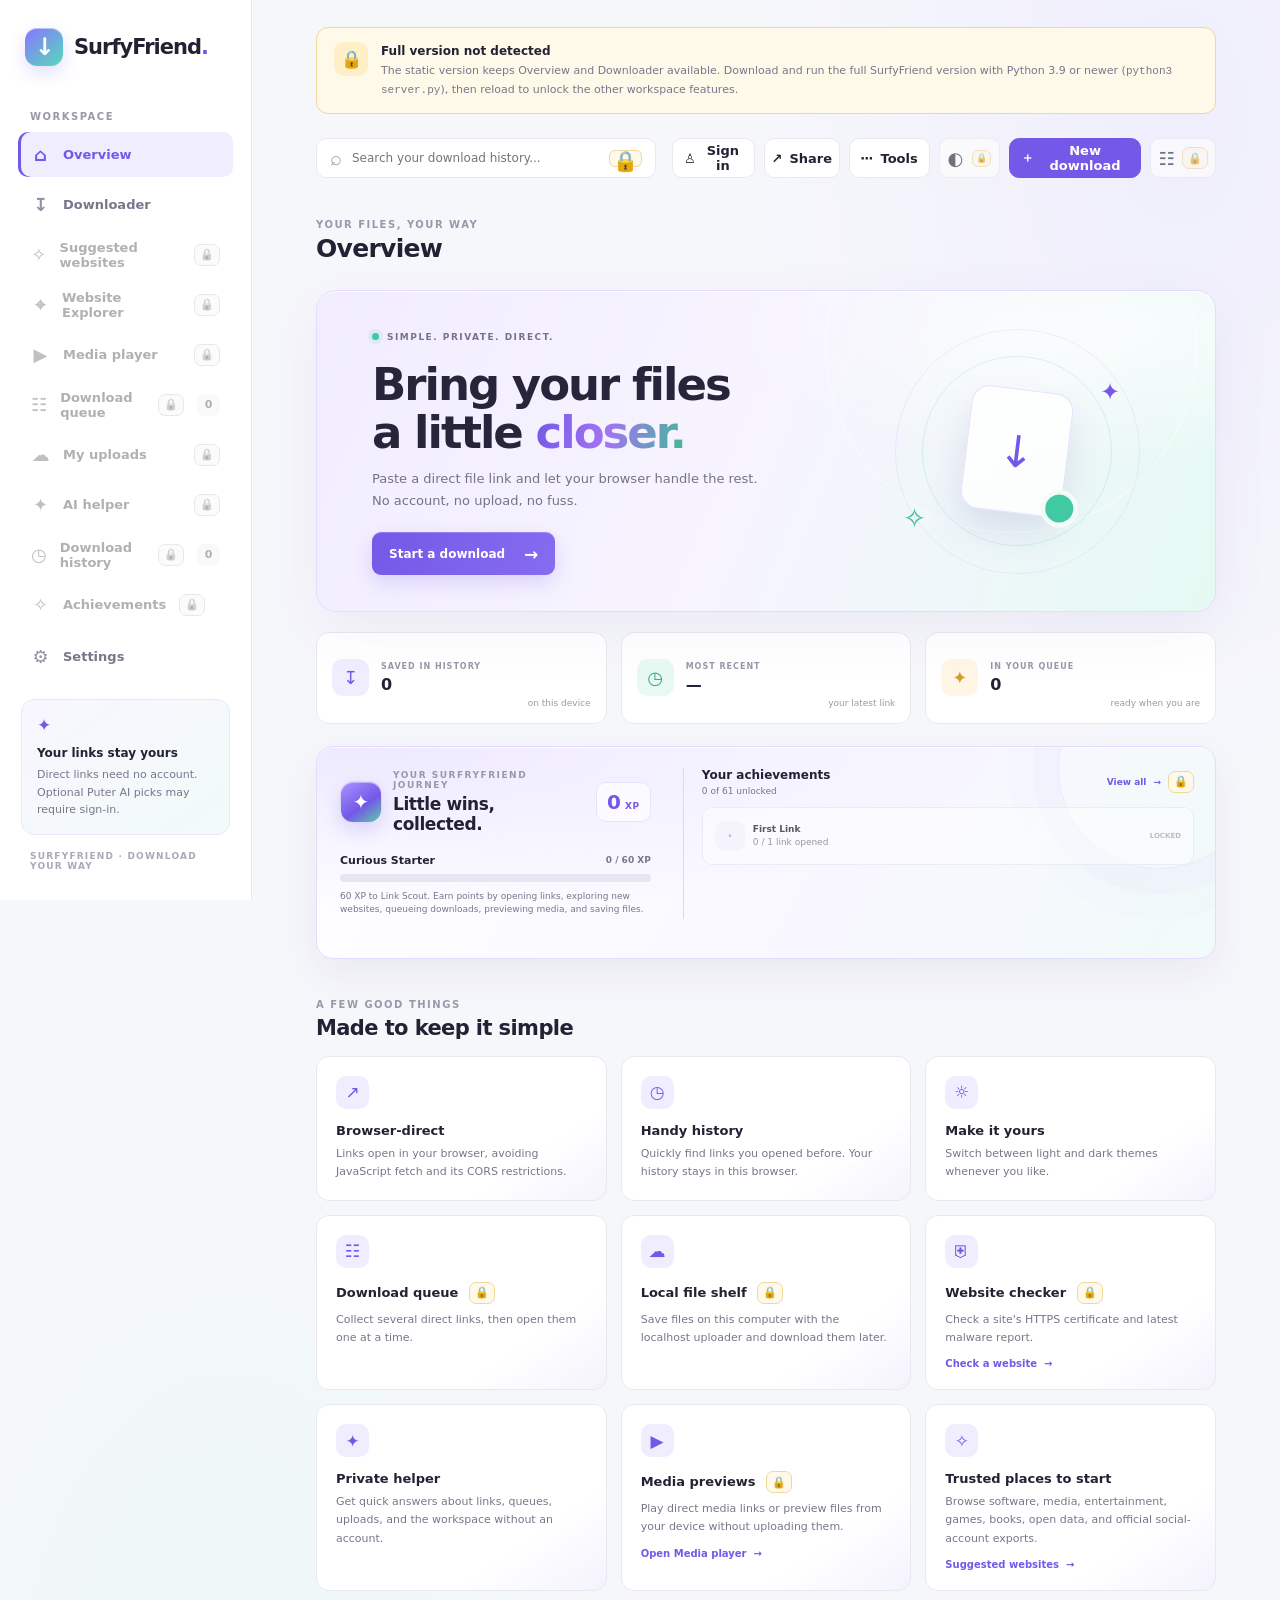
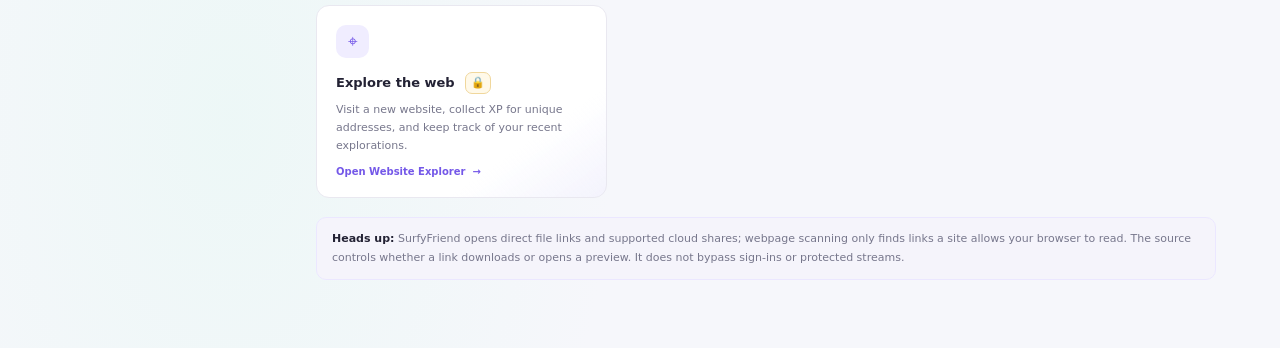
==== surfyfriend/index.html @ fc057804 "Publish SurfyFriend on GitHub Pages Co-authored-by: Copilot <223556219+Copilot@users.noreply.github." ====
<!doctype html>
<html lang="en">
  <head>
    <meta charset="UTF-8" />
    <meta name="viewport" content="width=device-width, initial-scale=1.0" />
    <meta name="theme-color" content="#f6f7fb" />
    <meta
      name="description"
      content="SurfyFriend helps you explore direct downloads, supported cloud shares, and public webpage links."
    />
    <title>SurfyFriend — Direct File Downloader</title>
    <link rel="stylesheet" href="style.css" />
    <script src="script.js" defer></script>
  </head>

  <body>
    <a class="skip-link" href="#mainContent">Skip to content</a>
    <aside class="sidebar" id="sidebar">
      <a class="brand" href="#home" data-page="home" aria-label="SurfyFriend home">
        <span class="brand-icon" aria-hidden="true">↓</span>
        <span>SurfyFriend<span class="brand-period">.</span></span>
      </a>

      <p class="nav-label">WORKSPACE</p>
      <nav aria-label="Main navigation">
        <a href="#home" class="nav-link active" data-page="home">
          <span aria-hidden="true">⌂</span> Overview
        </a>
        <a href="#downloader" class="nav-link" data-page="downloader">
          <span aria-hidden="true">↧</span> Downloader
        </a>
        <a href="#sites" class="nav-link" data-page="sites" data-account-required-page data-full-version-page>
          <span aria-hidden="true">✧</span> Suggested websites
          <span class="feature-lock" data-full-version-lock hidden aria-hidden="true" title="Requires the full version">🔒</span>
          <span class="feature-lock" data-account-lock hidden aria-hidden="true" title="Sign in to browse suggested websites">🔒</span>
        </a>
        <a href="#explorer" class="nav-link" data-page="explorer" data-full-version-page>
          <span aria-hidden="true">⌖</span> Website Explorer
          <span class="feature-lock" data-full-version-lock hidden aria-hidden="true" title="Requires the full version">🔒</span>
        </a>
        <a href="#media" class="nav-link" data-page="media" data-full-version-page>
          <span aria-hidden="true">▶</span> Media player
          <span class="feature-lock" data-full-version-lock hidden aria-hidden="true" title="Requires the full version">🔒</span>
        </a>
        <a href="#queue" class="nav-link" data-page="queue" data-full-version-page>
          <span aria-hidden="true">☷</span> Download queue
          <span class="feature-lock" data-full-version-lock hidden aria-hidden="true" title="Requires the full version">🔒</span>
          <span class="nav-count" id="queueCount">0</span>
        </a>
        <a href="#uploads" class="nav-link" data-page="uploads" data-full-version-page>
          <span aria-hidden="true">☁</span> My uploads
          <span class="feature-lock" data-full-version-lock hidden aria-hidden="true" title="Requires the full version">🔒</span>
        </a>
        <a href="#helper" class="nav-link" data-page="helper" data-account-required-page data-full-version-page>
          <span aria-hidden="true">✦</span> AI helper
          <span class="feature-lock" data-full-version-lock hidden aria-hidden="true" title="Requires the full version">🔒</span>
          <span class="feature-lock" data-account-lock hidden aria-hidden="true" title="Sign in to use the AI helper">🔒</span>
        </a>
        <a href="#history" class="nav-link" data-page="history" data-account-required-page data-full-version-page>
          <span aria-hidden="true">◷</span> Download history
          <span class="feature-lock" data-full-version-lock hidden aria-hidden="true" title="Requires the full version">🔒</span>
          <span class="feature-lock" data-account-lock hidden aria-hidden="true" title="Sign in to view download history">🔒</span>
          <span class="nav-count" id="historyCount">0</span>
        </a>
        <a href="#achievements" class="nav-link" data-page="achievements" data-full-version-page>
          <span aria-hidden="true">✧</span> Achievements
          <span class="feature-lock" data-full-version-lock hidden aria-hidden="true" title="Requires the full version">🔒</span>
          <span class="nav-count" id="achievementCount">0</span>
        </a>
      </nav>

      <div class="sidebar-bottom">
        <a href="#settings" class="nav-link" data-page="settings">
          <span aria-hidden="true">⚙</span> Settings
        </a>
        <div class="privacy-card">
          <span class="privacy-icon" aria-hidden="true">✦</span>
          <strong>Your links stay yours</strong>
          <p>Direct links need no account. Optional Puter AI picks may require sign-in.</p>
        </div>
        <p class="sidebar-footnote">SURFYFRIEND · DOWNLOAD YOUR WAY</p>
      </div>
    </aside>

    <div class="sidebar-overlay" id="sidebarOverlay" aria-hidden="true"></div>

    <main class="main-content" id="mainContent">
      <aside class="full-version-notice" id="fullVersionNotice" role="status" hidden>
        <span class="full-version-notice-icon" aria-hidden="true">🔒</span>
        <div>
          <strong>Full version not detected</strong>
          <p>
            The static version keeps Overview and Downloader available. Download
            and run the full SurfyFriend version with Python 3.9 or newer
            (<code>python3 server.py</code>), then reload to unlock the other
            workspace features.
          </p>
        </div>
      </aside>
      <div class="toolbar">
        <div class="toolbar-search">
          <span aria-hidden="true">⌕</span>
          <input
            type="search"
            id="toolbarSearch"
            placeholder="Search your download history..."
            aria-label="Search download history"
            disabled
          />
          <span class="feature-lock toolbar-search-lock" data-account-lock hidden aria-hidden="true" title="Sign in to view download history">🔒</span>
          <span class="feature-lock toolbar-search-lock" data-full-version-lock hidden aria-hidden="true" title="Requires the full version">🔒</span>
        </div>
        <div class="toolbar-actions">
          <button
            type="button"
            class="toolbar-button toolbar-account-button"
            id="toolbarAccountButton"
            aria-haspopup="dialog"
            aria-controls="toolbarAccountDialog"
          >
            ♙ <span>Sign in</span>
          </button>
          <button
            type="button"
            class="toolbar-button toolbar-share-button"
            id="shareSite"
            title="Share SurfyFriend"
            aria-label="Share SurfyFriend"
          >
            ↗ <span>Share</span>
          </button>
          <div class="toolbar-tools">
            <button
              type="button"
              class="toolbar-button toolbar-tools-button"
              id="toolbarToolsButton"
              aria-expanded="false"
              aria-controls="toolbarToolsMenu"
            >
              ⋯ <span>Tools</span>
            </button>
            <div class="toolbar-tools-menu" id="toolbarToolsMenu" hidden>
              <button type="button" data-toolbar-page="sites">✧ <span>Suggested websites</span><span class="feature-lock" data-full-version-lock hidden aria-hidden="true" title="Requires the full version">🔒</span><span class="feature-lock" data-account-lock hidden aria-hidden="true" title="Sign in to browse suggested websites">🔒</span></button>
              <button type="button" data-toolbar-page="explorer">⌖ <span>Website Explorer</span><span class="feature-lock" data-full-version-lock hidden aria-hidden="true" title="Requires the full version">🔒</span></button>
              <button type="button" data-toolbar-page="checker">⛨ <span>Website checker</span><span class="feature-lock" data-full-version-lock hidden aria-hidden="true" title="Requires the full version">🔒</span></button>
              <button type="button" data-toolbar-page="media">▶ <span>Media player</span><span class="feature-lock" data-full-version-lock hidden aria-hidden="true" title="Requires the full version">🔒</span></button>
              <button type="button" data-toolbar-page="uploads">☁ <span>My uploads</span><span class="feature-lock" data-full-version-lock hidden aria-hidden="true" title="Requires the full version">🔒</span></button>
              <button type="button" data-toolbar-page="history">◷ <span>Download history</span><span class="feature-lock" data-full-version-lock hidden aria-hidden="true" title="Requires the full version">🔒</span><span class="feature-lock" data-account-lock hidden aria-hidden="true" title="Sign in to view download history">🔒</span></button>
              <button type="button" data-toolbar-page="helper">✦ <span>AI helper</span><span class="feature-lock" data-full-version-lock hidden aria-hidden="true" title="Requires the full version">🔒</span><span class="feature-lock" data-account-lock hidden aria-hidden="true" title="Sign in to use the AI helper">🔒</span></button>
              <button type="button" data-toolbar-page="settings">⚙ <span>Settings</span></button>
            </div>
          </div>
          <button
            type="button"
            class="toolbar-button"
            id="themeToggle"
            aria-label="Change color theme"
            title="Change color theme"
            disabled
          >
            <span id="themeToggleIcon" aria-hidden="true">☾</span>
            <span class="feature-lock" data-full-version-lock hidden aria-hidden="true" title="Requires the full version">🔒</span>
          </button>
          <button
            type="button"
            class="toolbar-button quick-button"
            id="quickDownload"
            title="Start a download"
            aria-label="Start a download"
          >
            ＋ <span>New download</span>
          </button>
          <button
            type="button"
            class="toolbar-button queue-toolbar-button"
            id="quickQueue"
            title="View download queue"
            aria-label="View download queue"
          >
            ☷
            <span class="feature-lock" data-full-version-lock hidden aria-hidden="true" title="Requires the full version">🔒</span>
          </button>
        </div>
      </div>
      <p class="sr-only" id="shareStatus" role="status" aria-live="polite"></p>
      <dialog class="toolbar-account-dialog" id="toolbarAccountDialog" aria-labelledby="toolbarAccountTitle">
        <div class="toolbar-account-heading">
          <div>
            <p class="eyebrow">OPTIONAL ACCOUNT SYNC</p>
            <h2 id="toolbarAccountTitle">Sign in to SurfyFriend</h2>
          </div>
          <button
            type="button"
            class="toolbar-dialog-close"
            id="toolbarAccountClose"
            aria-label="Close sign-in dialog"
          >×</button>
        </div>
        <p class="toolbar-account-description">
          Sync your XP, achievements, queue, and history across devices.
        </p>
        <form id="toolbarAccountForm" class="account-form toolbar-account-form">
          <label for="toolbarAccountUsername">Username</label>
          <input
            id="toolbarAccountUsername"
            name="username"
            type="text"
            minlength="3"
            maxlength="30"
            autocomplete="username"
            pattern="[A-Za-z0-9_\-]{3,30}"
            placeholder="3–30 letters, numbers, _ or -"
            required
          />
          <label for="toolbarAccountPassword">Password</label>
          <input
            id="toolbarAccountPassword"
            name="password"
            type="password"
            minlength="12"
            maxlength="256"
            autocomplete="current-password"
            placeholder="At least 12 characters"
            required
          />
          <div class="account-actions">
            <button type="submit" class="primary-button" data-account-action="login">
              Sign in <span aria-hidden="true">→</span>
            </button>
            <button type="submit" class="secondary-button" data-account-action="register">
              Create account
            </button>
          </div>
        </form>
        <div id="toolbarAccountSignedIn" class="account-signed-in" hidden>
          <strong>Signed in as <span id="toolbarAccountSignedInName"></span></strong>
          <a href="#settings" class="secondary-button" data-page="settings">Manage account sync in Settings</a>
        </div>
        <p id="toolbarAccountStatus" class="status" role="status" aria-live="polite">
          Checking account service…
        </p>
      </dialog>
      <dialog class="share-dialog" id="shareDialog" aria-labelledby="shareDialogTitle">
        <div class="toolbar-account-heading">
          <div>
            <p class="eyebrow">PASS IT ALONG</p>
            <h2 id="shareDialogTitle">Share SurfyFriend</h2>
          </div>
          <button
            type="button"
            class="toolbar-dialog-close"
            id="shareDialogClose"
            aria-label="Close share dialog"
          >×</button>
        </div>
        <p class="toolbar-account-description" id="shareDialogDescription">
          Copy this link to share SurfyFriend.
        </p>
        <label for="shareUrl">Link to share</label>
        <div class="share-link-control">
          <input id="shareUrl" type="text" readonly />
          <button type="button" class="primary-button" id="copyShareLink">Copy link</button>
        </div>
        <p class="status" id="shareDialogStatus" role="status" aria-live="polite"></p>
      </dialog>

      <header class="topbar">
        <button
          type="button"
          class="menu-toggle"
          id="menuToggle"
          aria-label="Toggle navigation"
          aria-expanded="false"
          aria-controls="sidebar"
        >
          ☰
        </button>
        <div>
          <p class="eyebrow" id="pageEyebrow">YOUR FILES, YOUR WAY</p>
          <h1 class="page-title" id="pageTitle">Overview</h1>
        </div>
      </header>

      <section class="page-section" id="home" data-section="home">
        <div class="hero">
          <div class="hero-copy">
            <span class="hero-kicker"
              ><span class="live-dot"></span> SIMPLE. PRIVATE. DIRECT.</span
            >
            <h2>Bring your files<br />a little <span>closer.</span></h2>
            <p>
              Paste a direct file link and let your browser handle the rest. No
              account, no upload, no fuss.
            </p>
            <button type="button" class="primary-button" data-go="downloader">
              Start a download <span aria-hidden="true">→</span>
            </button>
          </div>
          <div class="hero-art" aria-hidden="true">
            <div class="orbit orbit-one"></div>
            <div class="orbit orbit-two"></div>
            <div class="file-illustration"><span>↓</span><i></i></div>
            <span class="spark spark-one">✦</span>
            <span class="spark spark-two">✧</span>
          </div>
        </div>

        <div class="stats-grid" aria-label="Download statistics">
          <article class="stat-card">
            <span class="stat-icon violet" aria-hidden="true">↧</span>
            <div>
              <span class="stat-label">SAVED IN HISTORY</span
              ><strong id="totalDownloads">0</strong>
            </div>
            <span class="stat-caption">on this device</span>
          </article>
          <article class="stat-card">
            <span class="stat-icon mint" aria-hidden="true">◷</span>
            <div>
              <span class="stat-label">MOST RECENT</span
              ><strong id="lastDownload">—</strong>
            </div>
            <span class="stat-caption">your latest link</span>
          </article>
          <article class="stat-card">
            <span class="stat-icon amber" aria-hidden="true">✦</span>
            <div>
              <span class="stat-label">IN YOUR QUEUE</span
              ><strong id="queuedDownloads">0</strong>
            </div>
            <span class="stat-caption">ready when you are</span>
          </article>
        </div>

        <section
          class="progress-card"
          id="progress"
          aria-labelledby="progressTitle"
        >
          <div class="progress-main">
            <div class="progress-heading">
              <div class="progress-emblem" aria-hidden="true">✦</div>
              <div>
                <p class="eyebrow">YOUR SURFRYFRIEND JOURNEY</p>
                <h2 id="progressTitle">Little wins, collected.</h2>
              </div>
              <div class="xp-total">
                <strong id="xpTotal">0</strong><span>XP</span>
              </div>
            </div>
            <div class="level-row">
              <span class="level-name" id="levelName">Curious Starter</span>
              <span class="level-next" id="levelNext">0 / 60 XP</span>
            </div>
            <progress
              class="level-progress"
              id="levelProgress"
              max="100"
              value="0"
              aria-label="Progress to next level"
            ></progress>
            <p class="progress-caption" id="progressCaption">
              Open links, preview media, organize your queue, or add files to
              earn points.
            </p>
          </div>
          <div class="achievement-side">
            <div class="achievement-heading">
              <div>
                <h3>Your achievements</h3>
                <p id="achievementSummary">0 of 61 unlocked</p>
              </div>
              <button type="button" class="feature-link" data-go="achievements">
                View all <span aria-hidden="true">→</span>
                <span class="feature-lock" data-full-version-lock hidden aria-hidden="true" title="Requires the full version">🔒</span>
              </button>
            </div>
            <div class="featured-achievement" id="featuredAchievement"></div>
          </div>
          <p
            class="progress-status"
            id="progressStatus"
            role="status"
            aria-live="polite"
          ></p>
        </section>

        <div class="section-heading">
          <div>
            <p class="eyebrow">A FEW GOOD THINGS</p>
            <h2>Made to keep it simple</h2>
          </div>
        </div>
        <div class="feature-grid">
          <article class="feature-card">
            <span class="feature-icon">↗</span>
            <h3>Browser-direct</h3>
            <p>
              Links open in your browser, avoiding JavaScript fetch and its CORS
              restrictions.
            </p>
          </article>
          <article class="feature-card">
            <span class="feature-icon">◷</span>
            <h3>Handy history</h3>
            <p>
              Quickly find links you opened before. Your history stays in this
              browser.
            </p>
          </article>
          <article class="feature-card">
            <span class="feature-icon">☼</span>
            <h3>Make it yours</h3>
            <p>Switch between light and dark themes whenever you like.</p>
          </article>
          <article class="feature-card">
            <span class="feature-icon">☷</span>
            <h3>
              Download queue
              <span class="feature-lock" data-full-version-lock hidden aria-hidden="true" title="Requires the full version">🔒</span>
            </h3>
            <p>Collect several direct links, then open them one at a time.</p>
          </article>
          <article class="feature-card">
            <span class="feature-icon">☁</span>
            <h3>
              Local file shelf
              <span class="feature-lock" data-full-version-lock hidden aria-hidden="true" title="Requires the full version">🔒</span>
            </h3>
            <p>
              Save files on this computer with the localhost uploader and
              download them later.
            </p>
          </article>
          <article class="feature-card">
            <span class="feature-icon">⛨</span>
            <h3>
              Website checker
              <span class="feature-lock" data-full-version-lock hidden aria-hidden="true" title="Requires the full version">🔒</span>
            </h3>
            <p>Check a site's HTTPS certificate and latest malware report.</p>
            <button type="button" class="feature-link" data-go="checker">
              Check a website <span aria-hidden="true">→</span>
            </button>
          </article>
          <article class="feature-card">
            <span class="feature-icon">✦</span>
            <h3>Private helper</h3>
            <p>
              Get quick answers about links, queues, uploads, and the workspace
              without an account.
            </p>
          </article>
          <article class="feature-card">
            <span class="feature-icon">▶</span>
            <h3>
              Media previews
              <span class="feature-lock" data-full-version-lock hidden aria-hidden="true" title="Requires the full version">🔒</span>
            </h3>
            <p>
              Play direct media links or preview files from your device without
              uploading them.
            </p>
            <button type="button" class="feature-link" data-go="media">
              Open Media player <span aria-hidden="true">→</span>
            </button>
          </article>
          <article class="feature-card">
            <span class="feature-icon">✧</span>
            <h3>Trusted places to start</h3>
            <p>
              Browse software, media, entertainment, games, books, open data,
              and official social-account exports.
            </p>
            <button type="button" class="feature-link" data-go="sites">
              Suggested websites <span aria-hidden="true">→</span>
            </button>
          </article>
          <article class="feature-card">
            <span class="feature-icon">⌖</span>
            <h3>
              Explore the web
              <span class="feature-lock" data-full-version-lock hidden aria-hidden="true" title="Requires the full version">🔒</span>
            </h3>
            <p>
              Visit a new website, collect XP for unique addresses, and keep
              track of your recent explorations.
            </p>
            <button type="button" class="feature-link" data-go="explorer">
              Open Website Explorer <span aria-hidden="true">→</span>
            </button>
          </article>
        </div>
        <p class="notice">
          <strong>Heads up:</strong> SurfyFriend opens direct file links and
          supported cloud shares; webpage scanning only finds links a site
          allows your browser to read. The source controls whether a link
          downloads or opens a preview. It does not bypass sign-ins or
          protected streams.
        </p>
      </section>

      <section
        class="page-section"
        id="achievements"
        data-section="achievements"
        hidden
      >
        <div class="section-intro">
          <p class="eyebrow">YOUR PROGRESS, YOUR PACE</p>
          <h2>Achievements</h2>
          <p>
            Collect badges as you explore SurfyFriend. Claim each unlocked badge for
            a celebration; the sidebar number shows how many are waiting.
            Progress stays in this browser unless you choose to sync it with
            an optional SurfyFriend account. SurfyFriend never reports whether a link
            finished downloading.
          </p>
        </div>
        <div class="achievement-page-summary">
          <span class="achievement-page-emblem" aria-hidden="true">✧</span>
          <div>
            <strong id="achievementPageSummary">0 of 61 badges unlocked</strong>
            <p id="achievementPageLevel">Curious Starter · 0 XP</p>
          </div>
          <button type="button" class="primary-button" data-go="downloader">
            Earn points <span aria-hidden="true">→</span>
          </button>
        </div>
        <div
          class="achievement-filters"
          role="group"
          aria-label="Filter achievements"
        >
          <button
            type="button"
            class="achievement-filter selected"
            data-achievement-filter="all"
            aria-pressed="true"
          >
            All <span id="allAchievementCount">61</span>
          </button>
          <button
            type="button"
            class="achievement-filter"
            data-achievement-filter="unlocked"
            aria-pressed="false"
          >
            Unlocked <span id="unlockedAchievementCount">0</span>
          </button>
          <button
            type="button"
            class="achievement-filter"
            data-achievement-filter="locked"
            aria-pressed="false"
          >
            To unlock <span id="lockedAchievementCount">61</span>
          </button>
        </div>
        <div
          class="achievement-grid full-achievement-grid"
          id="allAchievementsGrid"
          aria-label="All achievements"
        ></div>
        <p class="notice">
          <strong>Fair play:</strong> Points count links opened, links added to
          your queue, media successfully previewed, and files saved on your
          local shelf. SurfyFriend cannot verify that a remote download completed.
        </p>
      </section>

      <section
        class="page-section"
        id="downloader"
        data-section="downloader"
        hidden
      >
        <div class="section-intro">
          <p class="eyebrow">FILES, SHARES & WEB PAGES</p>
          <h2>What are we grabbing?</h2>
          <p>
            Paste a direct file link or a supported public cloud share. Website
            homepages and HTML pages download as files when the server can read
            them. To find files linked from a public webpage, use the scanner below.
          </p>
        </div>
        <div class="download-layout">
          <form class="download-card" id="downloadForm">
            <label for="url">File or shared-link URL</label>
            <div class="url-input-wrap">
              <span aria-hidden="true">↗</span>
              <input
                type="url"
                id="url"
                placeholder="https://example.com/files/archive.zip"
                aria-label="File or shared-link URL"
                aria-describedby="linkHint"
                autocomplete="url"
                required
              />
              <button type="button" class="paste-button" id="pasteUrl">
                Paste
              </button>
              <button
                type="button"
                class="clear-url-button"
                id="clearUrl"
                aria-label="Clear file or shared link"
                title="Clear file or shared link"
                hidden
              >
                ×
              </button>
            </div>
            <p class="link-hint" id="linkHint" aria-live="polite">
              Use a direct file URL or a supported Google Drive, Dropbox, or
              OneDrive share. A share may open its provider page first.
            </p>
            <label for="filename"
              >Save as <span class="optional">(optional)</span></label
            >
            <input
              type="text"
              id="filename"
              placeholder="Leave blank to use the file's name"
              autocomplete="off"
              maxlength="180"
            />
            <button type="submit" class="primary-button submit-button">
              Download link <span aria-hidden="true">↓</span>
            </button>
            <button
              type="button"
              class="secondary-button queue-submit"
              id="addToQueue"
            >
              Add to download queue <span aria-hidden="true">＋</span>
            </button>
            <p id="status" class="status" role="status" aria-live="polite"></p>
          </form>
          <aside class="download-info">
            <div class="info-icon" aria-hidden="true">✦</div>
            <h3>How it works</h3>
            <ol>
              <li>
                <span>1</span>
                <p>Paste a file link or supported cloud share.</p>
              </li>
              <li>
                <span>2</span>
                <p>Choose a name, or keep the original.</p>
              </li>
              <li>
                <span>3</span>
                <p>Direct files download; HTML pages save as files when possible.</p>
              </li>
            </ol>
            <p class="info-note">
              Cloud shares may open a preview. Use the provider's own Download
              option if shown; sign-in and sharing permissions still apply.
            </p>
          </aside>
        </div>
        <section class="page-scanner-card" aria-labelledby="pageScannerTitle">
          <div class="page-scanner-heading">
            <span class="page-scanner-icon" aria-hidden="true">⌕</span>
            <div>
              <h3 id="pageScannerTitle">Find downloadable links on a webpage</h3>
              <p>
                Paste a public page address to find file links it exposes. The
                site must allow your browser to read the page.
              </p>
            </div>
          </div>
          <form id="pageScanForm" class="page-scan-form">
            <label for="webpageUrl">Public webpage address</label>
            <div class="page-scan-controls">
              <input
                type="url"
                id="webpageUrl"
                placeholder="https://example.com/downloads"
                autocomplete="url"
                required
              />
              <button type="submit" class="primary-button" id="scanPageButton">
                Find links <span aria-hidden="true">→</span>
              </button>
            </div>
          </form>
          <p id="pageScanStatus" class="status" role="status" aria-live="polite"></p>
          <div id="pageLinkResults" class="page-link-results" hidden>
            <div class="page-link-results-heading">
              <strong id="pageLinkCount"></strong>
              <button
                type="button"
                class="secondary-button"
                id="addPageLinksToQueue"
                disabled
              >
                Add selected to queue
              </button>
            </div>
            <div id="pageLinkList" class="page-link-list"></div>
          </div>
          <p class="info-note">
            Scanning happens in your browser, without sending the page through
            SurfyFriend's server. Some sites block this kind of access; no sign-in,
            paywall, or stream protection is bypassed.
          </p>
        </section>
      </section>

      <section class="page-section" id="sites" data-section="sites" hidden>
        <div class="section-intro">
          <p class="eyebrow">A GOOD PLACE TO START</p>
          <h2>Suggested websites</h2>
          <p>
            Browse known sources for software, media, entertainment, games,
            books, open data, and official social-account exports. Always check
            the license and download rules on the source.
          </p>
        </div>
        <div data-account-required-content hidden>
        <section class="puter-suggestions" aria-labelledby="puterSuggestionsTitle">
          <div>
            <p class="eyebrow">OPTIONAL PERSONALIZED PICKS</p>
            <h3 id="puterSuggestionsTitle">Ask Puter AI for website ideas</h3>
            <p>
              Puter can suggest sites from SurfyFriend's list and sites beyond it.
              SurfyFriend sends your selected topic and the built-in list, but not
              your download history, queue, or entered links. Puter may ask you
              to sign in, and its user-pays model can use your account's allowance
              or billing.
            </p>
          </div>
          <div class="puter-suggestion-controls">
            <label for="suggestionCategory">What are you looking for?</label>
            <div class="puter-suggestion-actions">
              <select id="suggestionCategory">
                <option value="software">Software</option>
                <option value="media">Media</option>
                <option value="books">Books and learning</option>
                <option value="data">Open data</option>
                <option value="social">Social-account exports</option>
                <option value="entertainment">Entertainment</option>
                <option value="games">Games</option>
                <option value="entertainment">Entertainment</option>
                <option value="games">Games</option>
              </select>
              <button type="button" class="primary-button" id="getPuterSuggestions">
                Get AI picks <span aria-hidden="true">✦</span>
              </button>
            </div>
          </div>
          <p id="puterSuggestionStatus" class="status" role="status" aria-live="polite"></p>
          <div id="puterSuggestionResults" class="site-grid puter-suggestion-results" hidden></div>
          <p class="info-note">
            Puter uses its existing knowledge, not a live web search. Suggestions
            outside SurfyFriend's curated list are unverified; check the site, address,
            license, and download rules before using them. Only HTTPS links are
            shown. Puter requires an http:// or https:// page, not a file opened
            directly.
            <a href="https://developer.puter.com/" target="_blank" rel="noopener noreferrer">About Puter.js</a>
          </p>
        </section>
        <div class="site-filter-row" role="group" aria-label="Filter suggested websites">
          <button type="button" class="site-filter selected" data-site-filter="all" aria-pressed="true">All sources</button>
          <button type="button" class="site-filter" data-site-filter="software" aria-pressed="false">Software</button>
          <button type="button" class="site-filter" data-site-filter="media" aria-pressed="false">Media</button>
          <button type="button" class="site-filter" data-site-filter="books" aria-pressed="false">Books</button>
          <button type="button" class="site-filter" data-site-filter="data" aria-pressed="false">Open data</button>
          <button type="button" class="site-filter" data-site-filter="social" aria-pressed="false">Social exports</button>
          <button type="button" class="site-filter" data-site-filter="entertainment" aria-pressed="false">Entertainment</button>
          <button type="button" class="site-filter" data-site-filter="games" aria-pressed="false">Games</button>
          <button type="button" class="site-filter" data-site-filter="entertainment" aria-pressed="false">Entertainment</button>
          <button type="button" class="site-filter" data-site-filter="games" aria-pressed="false">Games</button>
        </div>
        <div id="suggestedSiteGrid" class="site-grid"></div>
        <p class="notice">
          <strong>Use official options:</strong> This page suggests places to
          find openly available or official downloads. Licenses and permissions
          vary by item. SurfyFriend does not download protected social-media streams
          or content you do not have permission to access.
        </p>
        </div>
        <aside class="account-required-notice" data-account-required-notice role="status">
          <span class="full-version-notice-icon" aria-hidden="true">♙</span>
          <div>
            <strong>Sign in to browse suggested websites</strong>
            <p>Create an account or sign in to access the curated website directory and personalized picks.</p>
            <button type="button" class="secondary-button" data-go="settings">
              Go to account settings <span aria-hidden="true">→</span>
            </button>
          </div>
        </aside>
      </section>

      <section class="page-section" id="explorer" data-section="explorer" hidden>
        <div class="section-intro">
          <p class="eyebrow">A LITTLE ADVENTURE, ONE LINK AT A TIME</p>
          <h2>Website Explorer</h2>
          <p>
            Enter a website address to open it in a new tab. Earn XP the first
            time you explore each unique address; coming back to the same
            address is always welcome, but it won’t earn points again.
          </p>
        </div>
        <section class="website-explorer-card" aria-labelledby="websiteExplorerTitle">
          <div class="website-explorer-heading">
            <span class="explorer-icon" aria-hidden="true">⌖</span>
            <div>
              <h3 id="websiteExplorerTitle">Where would you like to go?</h3>
              <p>Type a full address or just a site name, like example.com.</p>
            </div>
          </div>
          <form id="websiteExplorerForm" class="website-explorer-form">
            <label for="websiteExplorerUrl">Website address</label>
            <div class="website-explorer-controls">
              <input
                type="text"
                id="websiteExplorerUrl"
                placeholder="example.com"
                autocomplete="url"
                autocapitalize="none"
                spellcheck="false"
                required
              />
              <button type="submit" class="primary-button">
                Explore website <span aria-hidden="true">↗</span>
              </button>
            </div>
          </form>
          <p id="websiteExplorerStatus" class="status" role="status" aria-live="polite"></p>
          <p class="info-note">
            XP and visited addresses stay on this device unless you sign in to
            an optional SurfyFriend account, which syncs them with the configured
            server. SurfyFriend opens the address you enter but cannot check what it
            contains or whether it loaded. Only http:// and https:// websites
            can be opened. Check unfamiliar addresses before visiting.
          </p>
        </section>
        <section class="explorer-history-card" aria-labelledby="explorerHistoryTitle">
          <div class="queue-heading">
            <div>
              <h3 id="explorerHistoryTitle">Your recent explorations</h3>
              <p id="explorerVisitCount">0 unique websites explored on this device</p>
            </div>
          </div>
          <div id="explorerRecentList" class="explorer-recent-list"></div>
          <p id="explorerHistoryEmpty" class="explorer-history-empty">
            Your visited websites will appear here.
          </p>
        </section>
      </section>

      <section class="page-section" id="checker" data-section="checker" hidden>
        <div class="section-intro">
          <p class="eyebrow">CHECK BEFORE YOU VISIT</p>
          <h2>Website checker</h2>
          <p>
            Check the site's HTTPS certificate and look up its latest malware
            reputation report. A clean result is not a guarantee that a site is safe.
          </p>
        </div>
        <section class="website-checker-card" aria-labelledby="websiteCheckerTitle">
          <div class="website-checker-heading">
            <span class="explorer-icon" aria-hidden="true">⛨</span>
            <div>
              <h3 id="websiteCheckerTitle">Check a website homepage</h3>
              <p>Enter a domain or homepage, such as example.com.</p>
            </div>
          </div>
          <form id="websiteCheckerForm" class="website-checker-form">
            <label for="websiteCheckerUrl">Website address</label>
            <div class="website-checker-controls">
              <input
                type="text"
                id="websiteCheckerUrl"
                placeholder="example.com"
                autocomplete="url"
                autocapitalize="none"
                spellcheck="false"
                maxlength="2048"
                required
              />
              <button type="submit" class="primary-button" id="websiteCheckerSubmit">
                Check website <span aria-hidden="true">→</span>
              </button>
            </div>
          </form>
          <p id="websiteCheckerStatus" class="status" role="status" aria-live="polite"></p>
          <section id="websiteCheckerResult" class="website-checker-results" aria-label="Website check results" hidden>
            <article class="website-checker-result">
              <span class="website-checker-result-label">HTTPS certificate</span>
              <strong id="websiteCheckerTlsStatus"></strong>
              <p id="websiteCheckerTlsMessage"></p>
            </article>
            <article class="website-checker-result">
              <span class="website-checker-result-label">Malware reputation · <span id="websiteCheckerProvider">VirusTotal</span></span>
              <strong id="websiteCheckerMalwareStatus"></strong>
              <p id="websiteCheckerMalwareMessage"></p>
              <p id="websiteCheckerMalwareStats" class="website-checker-stats" hidden></p>
            </article>
          </section>
          <p class="info-note">
            Certificate checks are made by this server. When configured, VirusTotal
            receives the submitted homepage address to look up its security report.
            Only homepage URLs are accepted; do not submit private or personalized
            links. Reports may be incomplete or out of date, and neither check can
            guarantee a site is safe.
          </p>
        </section>
      </section>

      <section class="page-section" id="media" data-section="media" hidden>
        <div class="section-intro">
          <p class="eyebrow">PLAY OR PREVIEW IN YOUR BROWSER</p>
          <h2>Bring media into view.</h2>
          <p>
            Play a direct audio or video link, preview an image, or choose a
            media file from this device. Nothing is uploaded by this tool.
          </p>
        </div>
        <div class="media-layout">
          <form class="media-source-card" id="mediaUrlForm">
            <span class="media-icon" aria-hidden="true">▶</span>
            <h3>Open a media link</h3>
            <p>
              Use the direct address of an audio, video, or image file.
              Streaming-service pages and sign-in pages are not supported.
            </p>
            <label for="mediaUrl">Media link</label>
            <div class="media-url-row">
              <input
                type="url"
                id="mediaUrl"
                placeholder="https://example.com/media/video.mp4"
                autocomplete="url"
              />
              <button type="submit" class="primary-button">
                Load media <span aria-hidden="true">→</span>
              </button>
            </div>
            <label for="mediaType">Media type</label>
            <select id="mediaType">
              <option value="auto">Detect from the link</option>
              <option value="video">Video</option>
              <option value="audio">Audio</option>
              <option value="image">Image</option>
            </select>
            <div class="media-divider">
              <span>or choose a file from this device</span>
            </div>
            <label class="media-file-picker" for="mediaFile">
              <span aria-hidden="true">↑</span>
              <span
                ><strong>Browse media files</strong
                ><small>Your file stays on this device</small></span
              >
              <input
                id="mediaFile"
                type="file"
                accept="audio/*,video/*,image/*"
              />
            </label>
            <p class="info-note">
              Your browser plays the media directly from its source. The source
              may require access or may prevent playback. SurfyFriend does not bypass
              sign-ins or download protected streams.
            </p>
          </form>
          <section class="media-viewer-card" aria-label="Media preview">
            <div class="media-viewer-heading">
              <div>
                <h3 id="mediaTitle">Your media will appear here</h3>
                <p id="mediaDetails">
                  Choose a file or paste a direct link to get started.
                </p>
              </div>
              <button
                type="button"
                class="secondary-button"
                id="clearMedia"
                hidden
              >
                Close
              </button>
            </div>
            <div class="media-viewer-empty" id="mediaEmpty">
              <span aria-hidden="true">♫</span>
              <strong>Ready when you are</strong>
              <p>Video, audio, and image previews appear here.</p>
            </div>
            <div class="media-player" id="mediaPlayer" hidden></div>
            <p
              class="status"
              id="mediaStatus"
              role="status"
              aria-live="polite"
            ></p>
          </section>
        </div>
        <p class="notice">
          <strong>Tip:</strong> If a link opens a webpage instead of media, find
          the source site's direct file link or use its official player. Browser
          support varies by format.
        </p>
      </section>

      <section class="page-section" id="queue" data-section="queue" hidden>
        <div class="section-intro">
          <p class="eyebrow">PLAN YOUR DOWNLOADS</p>
          <h2>Queue it up.</h2>
          <p>
            Save direct links here and open them when you’re ready. Your queue
            stays in this browser.
          </p>
        </div>
        <div class="queue-layout">
          <div class="queue-panel">
            <div class="queue-heading">
              <div>
                <h3>Up next</h3>
                <p id="queueSummary">No links waiting</p>
              </div>
              <div class="queue-actions">
                <button
                  type="button"
                  class="secondary-button danger-button"
                  id="clearQueue"
                >
                  Clear queue
                </button>
                <button
                  type="button"
                  class="primary-button queue-next-button"
                  id="openNextQueue"
                >
                  Open next <span aria-hidden="true">→</span>
                </button>
              </div>
            </div>
            <div class="queue-list" id="queueList"></div>
            <div class="queue-empty" id="queueEmpty">
              <span aria-hidden="true">☷</span>
              <strong>Your queue is clear</strong>
              <p>
                Add a URL from the Downloader or paste a list of links here.
              </p>
              <button
                type="button"
                class="secondary-button"
                data-go="downloader"
              >
                Add a download
              </button>
            </div>
            <p
              id="queueStatus"
              class="status"
              role="status"
              aria-live="polite"
            ></p>
          </div>
          <form class="bulk-queue-panel" id="bulkQueueForm">
            <span class="bulk-icon" aria-hidden="true">＋</span>
            <h3>Add a batch of links</h3>
            <p>
              Paste up to 50 direct file links or supported Google Drive,
              Dropbox, and OneDrive share links, one per line. Invalid or
              duplicate links are skipped and reported.
            </p>
            <label class="visually-hidden" for="bulkQueueUrls"
              >File or cloud-share links, one per line</label
            >
            <textarea
              id="bulkQueueUrls"
              rows="7"
              placeholder="https://example.com/files/one.zip&#10;https://example.com/files/two.pdf"
            ></textarea>
            <button type="submit" class="primary-button bulk-add-button">
              Add links to queue <span aria-hidden="true">→</span>
            </button>
            <p class="info-note">
              Opening is always manual and one link at a time. Cloud shares may
              open their provider page and still follow its access rules.
            </p>
          </form>
        </div>
      </section>

      <section class="page-section" id="uploads" data-section="uploads" hidden>
        <div class="section-intro">
          <p class="eyebrow">STORED ON THIS COMPUTER</p>
          <h2>Your local file shelf.</h2>
          <p>
            Upload files to this computer, then download or remove them here
            later. Files are not sent to a website.
          </p>
        </div>
        <div class="upload-layout">
          <form class="upload-card" id="uploadForm">
            <span class="upload-icon" aria-hidden="true">↑</span>
            <h3>Add files to your shelf</h3>
            <p>Choose one or more files. Each file can be up to 500 MB.</p>
            <label
              class="upload-dropzone"
              id="uploadDropzone"
              for="uploadFiles"
            >
              <span class="upload-dropzone-icon" aria-hidden="true">↑</span>
              <strong>Drop files here</strong>
              <span>or <u>browse your computer</u></span>
              <small>Up to 500 MB per file</small>
              <input id="uploadFiles" type="file" multiple />
            </label>
            <div
              class="upload-selection"
              id="uploadSelection"
              aria-live="polite"
            >
              No files selected
            </div>
            <button type="submit" class="primary-button" id="uploadSubmit">
              Upload to this computer <span aria-hidden="true">→</span>
            </button>
            <progress
              id="uploadProgress"
              max="100"
              value="0"
              aria-label="Upload progress"
              hidden
            ></progress>
            <p
              id="uploadStatus"
              class="status"
              role="status"
              aria-live="polite"
            ></p>
            <p class="info-note">
              To enable uploads, run <code>python3 server.py</code> from the
              SurfyFriend project folder, then open
              <a href="http://127.0.0.1:8765/">http://127.0.0.1:8765/</a>. Files
              stay in <code>~/.dropzone/uploads</code> on this computer.
            </p>
            <div class="network-sharing">
              <div class="network-sharing-heading">
                <span aria-hidden="true">⌁</span
                ><strong>Optional: same-network sharing</strong>
              </div>
              <p id="networkSharingStatus">
                Off by default. Restart the server with
                <code>python3 server.py --lan</code> from the SurfyFriend project
                folder to let devices on your Wi-Fi/LAN access this file shelf.
              </p>
              <p class="network-sharing-warning">
                Without a password or encryption, anyone on that network can
                view, upload, download, and delete files in this shelf. Only
                enable this on a trusted network; never expose the port to the
                internet.
              </p>
            </div>
          </form>
          <div class="uploads-card">
            <div class="uploads-heading">
              <div>
                <h3>Saved files</h3>
                <p id="uploadsSummary">Checking the local file shelf…</p>
              </div>
              <button
                type="button"
                class="secondary-button"
                id="refreshUploads"
              >
                Refresh
              </button>
            </div>
            <div class="uploaded-file-list" id="uploadedFileList"></div>
            <div class="uploads-empty" id="uploadsEmpty" hidden>
              <span aria-hidden="true">▱</span>
              <strong>No files saved yet</strong>
              <p>Files uploaded from this computer will appear here.</p>
            </div>
          </div>
        </div>
        <p class="notice">
          <strong>Local storage:</strong> Files remain on this computer until
          deleted. Network access is off by default and only enabled when the
          server is started with <code>--lan</code>.
        </p>
      </section>

      <section class="page-section" id="helper" data-section="helper" hidden>
        <div class="section-intro">
          <p class="eyebrow">PRIVATE, BUILT-IN GUIDANCE</p>
          <h2>Ask the SurfyFriend helper.</h2>
          <p>
            Get quick help with downloads, media previews, achievements, the
            queue, history, and local uploads.
          </p>
        </div>
        <div class="helper-card" id="helperCard" hidden>
          <div class="helper-heading">
            <span class="helper-avatar" aria-hidden="true">✦</span>
            <div>
              <h3>SurfyFriend helper</h3>
              <p>Context-aware help · private and on this device</p>
            </div>
            <span class="helper-status"><i></i> Ready</span>
          </div>
          <div
            class="helper-messages"
            id="helperMessages"
            role="log"
            aria-live="polite"
            aria-relevant="additions"
          >
            <div class="helper-message assistant-message">
              Hi! I can check the format of the link in your Downloader, help
              you preview media, explain why a download or upload may not be
              working, and show you where your files and queue are saved. I
              can’t test remote links or see files on your computer.
            </div>
          </div>
          <div class="helper-suggestions" aria-label="Suggested questions">
            <button
              type="button"
              class="helper-suggestion"
              data-helper-prompt="Can you check the link I entered?"
            >
              Check my link
            </button>
            <button
              type="button"
              class="helper-suggestion"
              data-helper-prompt="My download opens a webpage instead"
            >
              Fix a download
            </button>
            <button
              type="button"
              class="helper-suggestion"
              data-helper-prompt="Why aren't uploads working?"
            >
              Fix uploads
            </button>
            <button
              type="button"
              class="helper-suggestion"
              data-helper-prompt="Where are my downloads saved?"
            >
              Where are files saved?
            </button>
            <button
              type="button"
              class="helper-suggestion"
              data-helper-prompt="How do points and badges work?"
            >
              How do points work?
            </button>
          </div>
          <form class="helper-form" id="helperForm">
            <label class="visually-hidden" for="helperInput"
              >Ask the SurfyFriend helper</label
            >
            <input
              id="helperInput"
              type="text"
              maxlength="300"
              placeholder="Ask about downloads, queues, or uploads…"
              autocomplete="off"
            />
            <button
              type="submit"
              class="primary-button"
              aria-label="Send question"
            >
              Send <span aria-hidden="true">→</span>
            </button>
          </form>
          <p class="helper-disclaimer">
            Answers are generated by a built-in guide in this browser, not sent
            to an AI service. It can explain and check link format, but cannot
            test remote access or confirm a download completed.
          </p>
        </div>
        <aside class="account-required-notice" id="helperAccountNotice" data-account-required-notice role="status">
          <span class="full-version-notice-icon" aria-hidden="true">♙</span>
          <div>
            <strong>Sign in to use the AI helper</strong>
            <p>Create an account or sign in to unlock private, built-in help.</p>
            <button type="button" class="secondary-button" data-go="settings">
              Go to account settings <span aria-hidden="true">→</span>
            </button>
          </div>
        </aside>
      </section>

      <section class="page-section" id="history" data-section="history" hidden>
        <div data-account-required-content hidden>
        <div class="section-heading history-heading">
          <div>
            <p class="eyebrow">ON THIS DEVICE</p>
            <h2>Your recent links</h2>
            <p class="section-description">
              Links you opened from this browser are kept here for convenience.
            </p>
          </div>
          <button type="button" class="secondary-button" id="clearHistory">
            Clear history
          </button>
        </div>
        <div id="historyList" class="history-list"></div>
        <p id="historyEmpty" class="empty-state" hidden>
          No links yet. Your next direct download will show up here.
        </p>
        <p id="historyNoResults" class="empty-state" hidden>
          No history matches that search.
        </p>
        <p
          id="historyStatus"
          class="status"
          role="status"
          aria-live="polite"
        ></p>
        </div>
        <aside class="account-required-notice" data-account-required-notice role="status">
          <span class="full-version-notice-icon" aria-hidden="true">♙</span>
          <div>
            <strong>Sign in to view download history</strong>
            <p>Your saved links are available here after you sign in to your SurfyFriend account.</p>
            <button type="button" class="secondary-button" data-go="settings">
              Go to account settings <span aria-hidden="true">→</span>
            </button>
          </div>
        </aside>
      </section>

      <section
        class="page-section"
        id="settings"
        data-section="settings"
        hidden
      >
        <div class="section-intro">
          <p class="eyebrow">MAKE YOURSELF AT HOME</p>
          <h2>Settings</h2>
          <p>Choose how SurfyFriend looks, sounds, and saves your progress.</p>
        </div>
        <div class="settings-card">
          <div>
            <h3>Appearance</h3>
            <p>Pick a palette, or cycle through them with the toolbar theme button.
              <span class="feature-lock" data-full-version-lock hidden aria-hidden="true" title="Requires the full version">🔒</span>
            </p>
          </div>
          <div
            class="theme-options"
            role="group"
            aria-label="Choose appearance"
          >
            <button type="button" class="theme-option" data-theme="light" aria-pressed="false" disabled>
              <span>Light</span>
            </button>
            <button type="button" class="theme-option" data-theme="dark" aria-pressed="false" disabled>
              <span>Dark</span>
            </button>
            <button type="button" class="theme-option" data-theme="ocean" aria-pressed="false" disabled>
              <span>Ocean</span>
            </button>
            <button type="button" class="theme-option" data-theme="sunset" aria-pressed="false" disabled>
              <span>Sunset</span>
            </button>
            <button type="button" class="theme-option" data-theme="forest" aria-pressed="false" disabled>
              <span>Forest</span>
            </button>
            <button type="button" class="theme-option" data-theme="midnight" aria-pressed="false" disabled>
              <span>Midnight</span>
            </button>
          </div>
        </div>
        <section class="account-settings-card" aria-labelledby="accountSettingsTitle">
          <div class="account-settings-heading">
            <span class="account-icon" aria-hidden="true">♙</span>
            <div>
              <h3 id="accountSettingsTitle">Optional SurfyFriend account</h3>
              <p>
                Sync XP, achievements, your Website Explorer addresses, queue,
                and download history between devices. These details are stored
                on the SurfyFriend server, not just in this browser.
              </p>
            </div>
          </div>
          <form id="accountSignInForm" class="account-form">
            <label for="accountUsername">Username</label>
            <input
              id="accountUsername"
              name="username"
              type="text"
              minlength="3"
              maxlength="30"
              autocomplete="username"
              pattern="[A-Za-z0-9_\-]{3,30}"
              placeholder="3–30 letters, numbers, _ or -"
              required
            />
            <label for="accountPassword">Password</label>
            <input
              id="accountPassword"
              name="password"
              type="password"
              minlength="12"
              maxlength="256"
              autocomplete="current-password"
              placeholder="At least 12 characters"
              required
            />
            <div class="account-actions">
              <button
                type="submit"
                class="primary-button"
                data-account-action="login"
              >
                Sign in <span aria-hidden="true">→</span>
              </button>
              <button
                type="submit"
                class="secondary-button"
                data-account-action="register"
              >
                Create account
              </button>
            </div>
          </form>
          <div id="accountSignedIn" class="account-signed-in" hidden>
            <strong>Signed in as <span id="accountSignedInName"></span></strong>
            <div class="account-actions">
              <button type="button" class="primary-button" id="syncAccountData">
                Load account on this device <span aria-hidden="true">↻</span>
              </button>
              <button type="button" class="secondary-button" id="uploadLocalAccountData">
                Save this device to account
              </button>
              <button type="button" class="secondary-button" id="accountSignOut">
                Sign out
              </button>
            </div>
          </div>
          <p id="accountStatus" class="status" role="status" aria-live="polite">
            Checking account service…
          </p>
          <p class="info-note">
            Passwords are stored as salted, slow hashes; account sessions use
            secure cookies over HTTPS. Account data contains website addresses
            and download history, which may be private. Only create an account
            on a SurfyFriend server you trust. Hosted use requires an HTTPS reverse
            proxy and persistent server storage.
          </p>
        </section>
        <section class="controls-settings-card" aria-labelledby="controlsSettingsTitle">
          <div class="controls-settings-heading">
            <span class="account-icon" aria-hidden="true">⌨</span>
            <div>
              <h3 id="controlsSettingsTitle">Keyboard, gamepad &amp; sounds</h3>
              <p>
                Navigate SurfyFriend without a browser extension. Shortcuts stay
                inactive while you type in a field.
              </p>
            </div>
          </div>
          <div class="keyboard-shortcut-list" aria-label="Keyboard shortcuts">
            <span><kbd>Alt</kbd> + <kbd>1</kbd>–<kbd>9</kbd> <span>Open workspace pages</span></span>
            <span><kbd>Alt</kbd> + <kbd>0</kbd> <span>Open Settings</span></span>
            <span><kbd>Esc</kbd> <span>Go to the previous page</span></span>
            <span><kbd>Tab</kbd>, <kbd>Enter</kbd>, <kbd>Space</kbd> <span>Move and activate controls</span></span>
          </div>
          <p id="gamepadStatus" class="status" role="status" aria-live="polite">
            Connect a gamepad to navigate with its D-pad or left stick.
          </p>
          <p class="info-note">
            Gamepad: D-pad or left stick moves focus; A/0 activates; B/1 goes
            back. Typing a website address still uses your keyboard.
          </p>
          <label class="sound-toggle-row" for="soundEffectsToggle">
            <span>
              <strong>Sound effects</strong>
              <small>Quiet navigation, XP, and badge sounds. Off by default.</small>
            </span>
            <input id="soundEffectsToggle" type="checkbox" />
          </label>
          <p id="soundEffectsStatus" class="status" role="status" aria-live="polite"></p>
        </section>
        <div class="settings-card">
          <div>
            <h3>Download history</h3>
            <p>
              History stays in this browser by default. When signed in with
              account sync enabled, it is also saved to the SurfyFriend server.
            </p>
          </div>
          <button
            type="button"
            class="secondary-button danger-button"
            id="clearHistorySettings"
          >
            Clear history
          </button>
        </div>
        <div class="settings-card">
          <div>
            <h3>Achievements</h3>
            <p>
              Your points and badges stay in this browser unless you sync them
              with your optional account. Reset this device's progress whenever
              you like.
            </p>
          </div>
          <button
            type="button"
            class="secondary-button danger-button"
            id="resetProgress"
          >
            Reset progress
          </button>
        </div>
        <p class="notice settings-notice">
          <strong>Supported links:</strong> Direct HTTP or HTTPS file URLs. This
          tool does not download or extract videos from streaming services. Use
          the service's official download options where available.
        </p>
        <p
          id="settingsStatus"
          class="status"
          role="status"
          aria-live="polite"
        ></p>
      </section>
    </main>
  </body>
</html>
---- surfyfriend/style.css ----
:root {
  color-scheme: light;
  --page: #f6f7fb;
  --surface: #ffffff;
  --surface-muted: #f5f4fb;
  --text: #232234;
  --muted: #77778c;
  --border: #e9e8f0;
  --accent: #7458e8;
  --accent-hover: #6346d4;
  --accent-soft: #f0edff;
  --mint: #40c9a2;
  --shadow: 0 16px 45px #25203a0c;
}

body.theme-ocean {
  --page: #edf8fb;
  --surface: #ffffff;
  --surface-muted: #e5f2f6;
  --text: #173342;
  --muted: #57717e;
  --border: #d2e5ec;
  --accent: #1388a6;
  --accent-hover: #086b86;
  --accent-soft: #dff4f8;
  --mint: #46bda8;
}

body.theme-sunset {
  --page: #fff6ef;
  --surface: #fffdfb;
  --surface-muted: #f9e9de;
  --text: #442d2b;
  --muted: #876c67;
  --border: #eedbd0;
  --accent: #d86645;
  --accent-hover: #b84d31;
  --accent-soft: #fce8dd;
  --mint: #48a98a;
}

body.theme-forest {
  --page: #f0f7f0;
  --surface: #fbfefb;
  --surface-muted: #e6f0e5;
  --text: #263c31;
  --muted: #687c6e;
  --border: #d7e4d8;
  --accent: #438153;
  --accent-hover: #2e6840;
  --accent-soft: #e0efe2;
  --mint: #3fa78b;
}

* {
  box-sizing: border-box;
}

body {
  min-width: 320px;
  margin: 0;
  background: var(--page);
  color: var(--text);
  font-family: Inter, ui-sans-serif, system-ui, -apple-system, BlinkMacSystemFont, "Segoe UI", sans-serif;
  font-size: 14px;
  transition: background 0.2s ease, color 0.2s ease;
}

button,
input {
  font: inherit;
}

button {
  cursor: pointer;
}

[hidden] {
  display: none !important;
}

.sidebar {
  position: fixed;
  z-index: 20;
  inset: 0 auto 0 0;
  display: flex;
  width: 252px;
  flex-direction: column;
  padding: 28px 18px 20px;
  border-right: 1px solid var(--border);
  background: var(--surface);
}

.brand {
  display: flex;
  align-items: center;
  gap: 11px;
  margin: 0 0 45px 7px;
  color: var(--text);
  font-family: ui-rounded, "SF Pro Rounded", system-ui, sans-serif;
  font-size: 21px;
  font-weight: 700;
  letter-spacing: -1px;
  text-decoration: none;
}

.brand-icon {
  display: grid;
  width: 38px;
  height: 38px;
  place-items: center;
  border-radius: 12px;
  background: linear-gradient(140deg, #8974ff, #55dbba);
  color: white;
  font-size: 24px;
  line-height: 1;
}

.brand-period {
  color: var(--accent);
}

.nav-label,
.eyebrow {
  margin: 0;
  color: #9998aa;
  font-size: 10px;
  font-weight: 700;
  letter-spacing: 1.5px;
}

.nav-label {
  padding: 0 12px;
  margin-bottom: 10px;
}

.sidebar nav {
  display: grid;
  gap: 5px;
}

.nav-link {
  display: flex;
  min-height: 45px;
  align-items: center;
  gap: 13px;
  padding: 0 13px;
  border-radius: 10px;
  color: var(--muted);
  font-size: 13px;
  font-weight: 600;
  text-decoration: none;
  transition: color 0.15s ease, background 0.15s ease;
}

.nav-link > span:first-child {
  width: 19px;
  color: #9291a7;
  font-size: 18px;
  text-align: center;
}

.nav-link:hover,
.nav-link.active {
  background: var(--accent-soft);
  color: var(--accent);
}

.nav-link[aria-disabled="true"] {
  cursor: not-allowed;
  filter: grayscale(1);
  opacity: 0.58;
  pointer-events: none;
}

.nav-link.active > span:first-child,
.nav-link:hover > span:first-child {
  color: var(--accent);
}

.nav-link[data-page="achievements"] .feature-lock {
  margin-left: 0;
}

.nav-link .feature-lock + .feature-lock,
.nav-link .feature-lock + .nav-count {
  margin-left: 0;
}

.nav-count {
  display: grid;
  min-width: 23px;
  height: 22px;
  place-items: center;
  margin-left: auto;
  border-radius: 7px;
  background: var(--surface-muted);
  color: var(--muted);
  font-size: 11px;
}

.nav-count[hidden] {
  display: none;
}

.sidebar-bottom {
  margin-top: auto;
}

.privacy-card {
  margin: 20px 3px 16px;
  padding: 15px;
  border: 1px solid #ebe7ff;
  border-radius: 13px;
  background: linear-gradient(145deg, #f8f6ff, #f1fbf8);
}

.privacy-icon {
  display: block;
  margin-bottom: 9px;
  color: var(--accent);
  font-size: 17px;
}

.privacy-card strong {
  font-size: 12px;
}

.privacy-card p {
  margin: 6px 0 0;
  color: var(--muted);
  font-size: 11px;
  line-height: 1.6;
}

.sidebar-footnote {
  padding: 0 12px;
  color: #aaa9b8;
  font-size: 9px;
  font-weight: 700;
  letter-spacing: 1.2px;
}

.main-content {
  max-width: 1500px;
  min-height: 100vh;
  margin-left: 252px;
  padding: 27px clamp(24px, 5vw, 68px) 70px;
}

.full-version-notice {
  display: flex;
  align-items: flex-start;
  gap: 13px;
  margin-bottom: 18px;
  padding: 14px 17px;
  border: 1px solid #f0d79c;
  border-radius: 12px;
  background: #fff9e9;
  color: var(--text);
}

.full-version-notice-icon {
  display: grid;
  width: 34px;
  height: 34px;
  flex: 0 0 34px;
  place-items: center;
  border-radius: 10px;
  background: #ffefc6;
  font-size: 17px;
}

.full-version-notice strong {
  font-size: 12px;
}

.full-version-notice p {
  margin: 4px 0 0;
  color: var(--muted);
  font-size: 11px;
  line-height: 1.6;
}

.full-version-notice .feature-lock {
  margin-left: 6px;
}

.account-required-notice {
  display: flex;
  align-items: flex-start;
  gap: 13px;
  padding: 18px;
  border: 1px solid var(--border);
  border-radius: 13px;
  background: var(--surface);
  color: var(--text);
}

.account-required-notice strong {
  font-size: 13px;
}

.account-required-notice p {
  margin: 5px 0 12px;
  color: var(--muted);
  font-size: 11px;
  line-height: 1.6;
}

.account-required-notice .secondary-button {
  width: fit-content;
}

.feature-lock {
  display: inline-grid;
  min-width: 23px;
  height: 22px;
  flex: 0 0 auto;
  place-items: center;
  margin-left: auto;
  padding: 0 5px;
  border: 1px solid #f0d79c;
  border-radius: 7px;
  background: #fff9e9;
  color: #8b6400;
  font-size: 11px;
  line-height: 1;
}

.feature-card h3 .feature-lock {
  margin-left: 6px;
  vertical-align: middle;
}

.toolbar {
  display: flex;
  min-height: 52px;
  align-items: center;
  justify-content: space-between;
  gap: 16px;
  margin-bottom: 35px;
}

.toolbar-button:disabled,
.theme-option:disabled {
  cursor: not-allowed;
  opacity: 0.62;
}

#themeToggle .feature-lock {
  min-width: 17px;
  height: 17px;
  margin-left: 2px;
  padding: 0 3px;
  border-radius: 6px;
  font-size: 9px;
}

.toolbar-search-lock {
  min-width: 17px;
  height: 17px;
  margin-left: 0;
  padding: 0 3px;
  border-radius: 6px;
  font-size: 9px;
}

.toolbar-search {
  display: flex;
  width: min(370px, 55%);
  align-items: center;
  gap: 10px;
  padding: 0 13px;
  border: 1px solid var(--border);
  border-radius: 10px;
  background: var(--surface);
  color: #9a99aa;
}

.toolbar-search > span {
  font-size: 20px;
}

.toolbar-search input {
  width: 100%;
  min-width: 0;
  padding: 12px 0;
  border: 0;
  outline: 0;
  background: transparent;
  color: var(--text);
  font-size: 12px;
}

.toolbar-search:focus-within {
  border-color: #b6a9f5;
  box-shadow: 0 0 0 3px #7458e818;
}

.toolbar-actions {
  display: flex;
  align-items: center;
  gap: 9px;
}

.toolbar-button {
  display: inline-flex;
  min-width: 40px;
  height: 40px;
  align-items: center;
  justify-content: center;
  gap: 7px;
  padding: 0 11px;
  border: 1px solid var(--border);
  border-radius: 10px;
  background: var(--surface);
  color: var(--text);
  font-size: 18px;
}

.toolbar-button:hover {
  border-color: #c8bffa;
  color: var(--accent);
}

.toolbar-account-button,
.toolbar-tools-button,
.toolbar-share-button {
  font-size: 13px;
  font-weight: 700;
}

.toolbar-tools {
  position: relative;
}

.toolbar-tools-menu {
  position: absolute;
  z-index: 30;
  top: calc(100% + 8px);
  right: 0;
  display: grid;
  width: 218px;
  gap: 3px;
  padding: 7px;
  border: 1px solid var(--border);
  border-radius: 12px;
  background: var(--surface);
  box-shadow: 0 12px 32px #25203a1c;
}

.toolbar-tools-menu[hidden] {
  display: none;
}

.toolbar-tools-menu button {
  display: flex;
  min-height: 38px;
  align-items: center;
  gap: 10px;
  padding: 0 10px;
  border: 0;
  border-radius: 8px;
  background: transparent;
  color: var(--text);
  font-size: 12px;
  text-align: left;
}

.toolbar-tools-menu button:hover,
.toolbar-tools-menu button:focus-visible {
  background: var(--accent-soft);
  color: var(--accent);
}

.toolbar-account-dialog {
  width: min(440px, calc(100vw - 30px));
  max-height: min(680px, calc(100dvh - 30px));
  padding: 24px;
  border: 1px solid var(--border);
  border-radius: 16px;
  background: var(--surface);
  color: var(--text);
  box-shadow: 0 24px 70px #17152635;
}

.toolbar-account-dialog::backdrop {
  background: #11101b80;
  backdrop-filter: blur(3px);
}

.share-dialog {
  width: min(500px, calc(100vw - 30px));
  max-height: min(500px, calc(100dvh - 30px));
  padding: 24px;
  border: 1px solid var(--border);
  border-radius: 16px;
  background: var(--surface);
  color: var(--text);
  box-shadow: 0 24px 70px #17152635;
}

.share-dialog::backdrop {
  background: #11101b80;
  backdrop-filter: blur(3px);
}

.share-dialog > label {
  display: block;
  margin-bottom: 7px;
  color: var(--text);
  font-size: 11px;
  font-weight: 700;
}

.share-link-control {
  display: grid;
  grid-template-columns: minmax(0, 1fr) auto;
  gap: 9px;
}

.share-link-control input {
  min-width: 0;
}

.share-dialog .status {
  min-height: 18px;
}

.toolbar-account-heading {
  display: flex;
  align-items: flex-start;
  justify-content: space-between;
  gap: 14px;
}

.toolbar-account-heading h2 {
  margin: 5px 0 0;
  font-family: ui-rounded, "SF Pro Rounded", system-ui, sans-serif;
  font-size: 21px;
  letter-spacing: -0.4px;
}

.toolbar-account-description {
  margin: 12px 0 18px;
  color: var(--muted);
  font-size: 12px;
  line-height: 1.6;
}

.toolbar-dialog-close {
  display: grid;
  width: 34px;
  height: 34px;
  flex: 0 0 34px;
  place-items: center;
  border: 1px solid var(--border);
  border-radius: 9px;
  background: var(--surface);
  color: var(--muted);
  font-size: 21px;
}

.toolbar-dialog-close:hover {
  color: var(--text);
}

.toolbar-account-form {
  max-width: none;
}

.toolbar-account-form input {
  min-height: 43px;
  font-size: 12px;
}

.toolbar-account-form .account-actions {
  margin-top: 10px;
}

.toolbar-account-dialog .status {
  margin-bottom: 0;
}

.toolbar-account-dialog .account-signed-in a {
  width: fit-content;
  padding: 10px 12px;
  color: var(--text);
  font-size: 11px;
  text-decoration: none;
}

.quick-button {
  border-color: var(--accent);
  background: var(--accent);
  color: white;
  font-size: 13px;
  font-weight: 700;
}

.quick-button:hover {
  background: var(--accent-hover);
  color: white;
}

.topbar {
  display: flex;
  align-items: center;
  gap: 13px;
  margin-bottom: 27px;
}

.page-title {
  margin: 4px 0 0;
  font-family: ui-rounded, "SF Pro Rounded", system-ui, sans-serif;
  font-size: 25px;
  letter-spacing: -0.7px;
}

.menu-toggle {
  display: none;
  border: 1px solid var(--border);
  border-radius: 9px;
  background: var(--surface);
  color: var(--text);
  padding: 8px 11px;
}

.hero {
  position: relative;
  display: flex;
  min-height: 300px;
  align-items: center;
  overflow: hidden;
  padding: 36px clamp(25px, 5vw, 55px);
  border: 1px solid #e7e1ff;
  border-radius: 20px;
  background: linear-gradient(110deg, #f4f0ff 0%, #f4f3ff 47%, #e8faf5 100%);
}

.hero-copy {
  position: relative;
  z-index: 1;
  max-width: 510px;
}

.hero-kicker {
  display: inline-flex;
  align-items: center;
  gap: 8px;
  color: #77718e;
  font-size: 9px;
  font-weight: 700;
  letter-spacing: 1.5px;
}

.live-dot {
  width: 7px;
  height: 7px;
  border-radius: 50%;
  background: var(--mint);
  box-shadow: 0 0 0 4px #40c9a21c;
}

.hero h2 {
  margin: 18px 0 11px;
  color: #28243a;
  font-family: ui-rounded, "SF Pro Rounded", system-ui, sans-serif;
  font-size: clamp(32px, 4vw, 45px);
  line-height: 1.07;
  letter-spacing: -2px;
}

.hero h2 span {
  color: var(--accent);
}

.hero-copy > p {
  max-width: 405px;
  margin: 0 0 20px;
  color: #747287;
  font-size: 13px;
  line-height: 1.7;
}

.primary-button {
  display: inline-flex;
  min-height: 43px;
  align-items: center;
  justify-content: center;
  gap: 19px;
  padding: 0 17px;
  border: 0;
  border-radius: 9px;
  background: var(--accent);
  color: white;
  font-size: 12px;
  font-weight: 700;
  box-shadow: 0 7px 16px #7458e82a;
  transition: transform 0.15s ease, background 0.15s ease;
}

.primary-button:hover {
  transform: translateY(-1px);
  background: var(--accent-hover);
}

.primary-button span {
  font-size: 17px;
}

.hero-art {
  position: absolute;
  inset: 0 0 0 56%;
  display: grid;
  place-items: center;
}

.orbit {
  position: absolute;
  width: 245px;
  height: 245px;
  border: 1px solid #8a77e81c;
  border-radius: 50%;
}

.orbit-two {
  width: 190px;
  height: 190px;
  border-color: #47cbae31;
}

.file-illustration {
  position: relative;
  display: grid;
  width: 102px;
  height: 124px;
  place-items: center;
  border: 1px solid #e7e1ff;
  border-radius: 18px;
  background: #ffffffd9;
  color: var(--accent);
  font-size: 44px;
  box-shadow: 0 18px 35px #54449921;
  transform: rotate(7deg);
}

.file-illustration i {
  position: absolute;
  right: -18px;
  bottom: -10px;
  width: 38px;
  height: 38px;
  border: 5px solid #f2fbf7;
  border-radius: 50%;
  background: var(--mint);
}

.spark {
  position: absolute;
  color: var(--accent);
  font-size: 24px;
}

.spark-one {
  top: 27%;
  right: 24%;
}

.spark-two {
  bottom: 24%;
  left: 21%;
  color: #42be9a;
  font-size: 28px;
}

.stats-grid {
  display: grid;
  grid-template-columns: repeat(3, minmax(0, 1fr));
  gap: 14px;
  margin: 19px 0 42px;
}

.stat-card {
  display: flex;
  min-height: 92px;
  align-items: center;
  gap: 12px;
  padding: 15px;
  border: 1px solid var(--border);
  border-radius: 13px;
  background: var(--surface);
}

.stat-icon {
  display: grid;
  width: 37px;
  height: 37px;
  flex: 0 0 37px;
  place-items: center;
  border-radius: 11px;
  font-size: 18px;
}

.stat-icon.violet {
  background: #f0edff;
  color: var(--accent);
}

.stat-icon.mint {
  background: #e8f9f4;
  color: #34aa88;
}

.stat-icon.amber {
  background: #fff6e6;
  color: #d39a32;
}

.stat-card > div {
  display: grid;
  min-width: 0;
  gap: 4px;
}

.stat-label {
  color: #9998a8;
  font-size: 8px;
  font-weight: 700;
  letter-spacing: 1px;
}

.stat-card strong {
  overflow: hidden;
  font-family: ui-rounded, "SF Pro Rounded", system-ui, sans-serif;
  font-size: 16px;
  text-overflow: ellipsis;
  white-space: nowrap;
}

.stat-caption {
  align-self: flex-end;
  margin-left: auto;
  color: #9a99aa;
  font-size: 9px;
  white-space: nowrap;
}

.section-heading {
  display: flex;
  align-items: flex-end;
  justify-content: space-between;
  gap: 16px;
  margin-bottom: 16px;
}

.section-heading h2,
.section-intro h2 {
  margin: 6px 0 0;
  font-family: ui-rounded, "SF Pro Rounded", system-ui, sans-serif;
  font-size: 21px;
  letter-spacing: -0.6px;
}

.feature-grid {
  display: grid;
  grid-template-columns: repeat(3, minmax(0, 1fr));
  gap: 14px;
}

.feature-card {
  padding: 19px;
  border: 1px solid var(--border);
  border-radius: 13px;
  background: var(--surface);
}

.feature-icon {
  display: grid;
  width: 33px;
  height: 33px;
  place-items: center;
  margin-bottom: 14px;
  border-radius: 10px;
  background: var(--accent-soft);
  color: var(--accent);
  font-size: 17px;
}

.feature-card h3,
.download-info h3,
.settings-card h3 {
  margin: 0;
  font-size: 13px;
}

.feature-card p,
.settings-card p {
  margin: 7px 0 0;
  color: var(--muted);
  font-size: 11px;
  line-height: 1.65;
}

.feature-link {
  display: inline-flex;
  align-items: center;
  gap: 7px;
  margin-top: 11px;
  padding: 0;
  border: 0;
  background: transparent;
  color: var(--accent);
  font-size: 10px;
  font-weight: 700;
}

.feature-link:hover {
  color: var(--accent-hover);
  text-decoration: underline;
  text-underline-offset: 3px;
}

.notice {
  margin: 19px 0 0;
  padding: 12px 15px;
  border: 1px solid #ebe7ff;
  border-radius: 10px;
  background: var(--surface-muted);
  color: var(--muted);
  font-size: 11px;
  line-height: 1.7;
}

.notice strong {
  color: var(--text);
}

.section-intro {
  max-width: 620px;
  margin: 8px 0 24px;
}

.section-intro > p:last-child,
.section-description {
  margin: 9px 0 0;
  color: var(--muted);
  font-size: 12px;
  line-height: 1.7;
}

.download-layout {
  display: grid;
  grid-template-columns: minmax(0, 1.6fr) minmax(230px, 0.8fr);
  align-items: start;
  gap: 16px;
}

.download-card,
.download-info,
.settings-card {
  padding: 23px;
  border: 1px solid var(--border);
  border-radius: 14px;
  background: var(--surface);
  box-shadow: var(--shadow);
}

.download-card label {
  display: block;
  margin-bottom: 8px;
  color: var(--text);
  font-size: 11px;
  font-weight: 700;
}

.optional {
  color: #9998aa;
  font-weight: 400;
}

.url-input-wrap {
  display: flex;
  align-items: center;
  gap: 8px;
  padding: 0 11px;
  border: 1px solid var(--border);
  border-radius: 9px;
  color: #9998aa;
}

.url-input-wrap:focus-within {
  border-color: #b6a9f5;
  box-shadow: 0 0 0 3px #7458e818;
}

.url-input-wrap input {
  width: 100%;
  min-width: 0;
  padding: 12px 0;
  border: 0;
  outline: 0;
  background: transparent;
  color: var(--text);
  font-size: 12px;
}

.download-card > input {
  width: 100%;
  min-height: 42px;
  margin: 0 0 17px;
  padding: 0 12px;
  border: 1px solid var(--border);
  border-radius: 9px;
  outline: 0;
  background: transparent;
  color: var(--text);
  font-size: 12px;
}

.download-card > input:focus {
  border-color: #b6a9f5;
  box-shadow: 0 0 0 3px #7458e818;
}

.paste-button {
  padding: 6px 9px;
  border: 0;
  border-radius: 6px;
  background: var(--accent-soft);
  color: var(--accent);
  font-size: 10px;
  font-weight: 700;
}

.submit-button {
  width: 100%;
  margin-top: 2px;
}

.queue-submit {
  display: flex;
  width: 100%;
  align-items: center;
  justify-content: center;
  gap: 10px;
  margin-top: 9px;
  color: var(--accent);
}

.queue-layout {
  display: grid;
  grid-template-columns: minmax(0, 1.5fr) minmax(260px, 0.8fr);
  align-items: start;
  gap: 15px;
}

.queue-panel,
.bulk-queue-panel {
  min-width: 0;
  padding: 21px;
  border: 1px solid var(--border);
  border-radius: 14px;
  background: var(--surface);
  box-shadow: var(--shadow);
}

.queue-heading {
  display: flex;
  align-items: center;
  justify-content: space-between;
  gap: 14px;
  padding-bottom: 15px;
  border-bottom: 1px solid var(--border);
}

.queue-heading h3,
.bulk-queue-panel h3 {
  margin: 0;
  font-size: 14px;
}

.queue-heading p,
.bulk-queue-panel > p:not(.info-note) {
  margin: 5px 0 0;
  color: var(--muted);
  font-size: 10px;
  line-height: 1.6;
}

.queue-actions {
  display: flex;
  align-items: center;
  gap: 7px;
}

.queue-next-button {
  min-height: 36px;
  padding: 0 12px;
  gap: 9px;
  font-size: 10px;
}

.queue-next-button:disabled,
.secondary-button:disabled {
  cursor: default;
  opacity: 0.45;
}

.queue-list {
  display: grid;
  gap: 8px;
  padding-top: 10px;
}

.queue-item {
  display: flex;
  min-width: 0;
  align-items: center;
  gap: 11px;
  padding: 12px 0;
  border-bottom: 1px solid var(--border);
}

.queue-position {
  display: grid;
  width: 30px;
  height: 30px;
  flex: 0 0 30px;
  place-items: center;
  border-radius: 9px;
  background: var(--accent-soft);
  color: var(--accent);
  font-size: 10px;
  font-weight: 700;
}

.queue-details {
  display: grid;
  min-width: 0;
  flex: 1;
  gap: 3px;
}

.queue-details strong {
  overflow: hidden;
  font-size: 11px;
  text-overflow: ellipsis;
  white-space: nowrap;
}

.queue-url,
.queue-added {
  overflow: hidden;
  color: var(--muted);
  font-size: 9px;
  text-overflow: ellipsis;
  white-space: nowrap;
}

.queue-added {
  color: #a2a1b0;
}

.queue-item-actions {
  display: flex;
  flex: 0 0 auto;
  align-items: center;
  gap: 5px;
}

.queue-remove {
  display: grid;
  width: 31px;
  height: 31px;
  place-items: center;
  border: 1px solid var(--border);
  border-radius: 8px;
  background: var(--surface);
  color: var(--muted);
  font-size: 17px;
}

.queue-remove:hover {
  border-color: #f0b7b7;
  color: #be4b4b;
}

.queue-empty {
  display: grid;
  justify-items: center;
  gap: 9px;
  padding: 38px 15px 26px;
  color: var(--muted);
  text-align: center;
}

.queue-empty > span,
.bulk-icon {
  display: grid;
  width: 38px;
  height: 38px;
  place-items: center;
  border-radius: 11px;
  background: var(--accent-soft);
  color: var(--accent);
  font-size: 19px;
}

.queue-empty strong {
  color: var(--text);
  font-size: 12px;
}

.queue-empty p {
  max-width: 290px;
  margin: 0;
  font-size: 10px;
  line-height: 1.6;
}

.queue-empty .secondary-button {
  margin-top: 4px;
}

.bulk-queue-panel {
  display: grid;
  gap: 12px;
  box-shadow: none;
}

.bulk-icon {
  margin-bottom: 2px;
}

.bulk-queue-panel textarea {
  width: 100%;
  min-height: 145px;
  resize: vertical;
  padding: 11px 12px;
  border: 1px solid var(--border);
  border-radius: 9px;
  outline: 0;
  background: var(--surface);
  color: var(--text);
  font: 11px/1.6 ui-monospace, SFMono-Regular, Menlo, monospace;
}

.bulk-queue-panel textarea:focus {
  border-color: #b6a9f5;
  box-shadow: 0 0 0 3px #7458e818;
}

.bulk-add-button {
  width: 100%;
  min-height: 39px;
  gap: 9px;
  font-size: 10px;
}

.bulk-queue-panel .info-note {
  padding-top: 12px;
  border-top: 1px solid var(--border);
}

.visually-hidden {
  position: absolute;
  width: 1px;
  height: 1px;
  overflow: hidden;
  clip: rect(0, 0, 0, 0);
  white-space: nowrap;
  clip-path: inset(50%);
}

.status {
  min-height: 17px;
  margin: 11px 0 0;
  color: var(--muted);
  font-size: 11px;
  line-height: 1.6;
  overflow-wrap: anywhere;
}

.download-info {
  background: linear-gradient(160deg, var(--surface), var(--surface-muted));
  box-shadow: none;
}

.info-icon {
  display: grid;
  width: 34px;
  height: 34px;
  place-items: center;
  margin-bottom: 14px;
  border-radius: 10px;
  background: #e9f9f4;
  color: #37af8d;
}

.download-info ol {
  display: grid;
  gap: 14px;
  margin: 18px 0;
  padding: 0;
  list-style: none;
}

.download-info li {
  display: flex;
  align-items: center;
  gap: 10px;
}

.download-info li span {
  display: grid;
  width: 24px;
  height: 24px;
  flex: 0 0 24px;
  place-items: center;
  border-radius: 50%;
  background: var(--accent-soft);
  color: var(--accent);
  font-size: 10px;
  font-weight: 700;
}

.download-info li p,
.info-note {
  margin: 0;
  color: var(--muted);
  font-size: 11px;
  line-height: 1.6;
}

.info-note {
  padding-top: 13px;
  border-top: 1px solid var(--border);
}

.history-heading {
  align-items: center;
  margin: 8px 0 19px;
}

.secondary-button {
  min-height: 36px;
  padding: 0 12px;
  border: 1px solid var(--border);
  border-radius: 8px;
  background: var(--surface);
  color: var(--muted);
  font-size: 11px;
  font-weight: 600;
}

.secondary-button:hover {
  border-color: #c8bffa;
  color: var(--accent);
}

.danger-button:hover {
  border-color: #f0b7b7;
  color: #be4b4b;
}

.history-list {
  display: grid;
  gap: 9px;
}

.history-item {
  display: flex;
  min-width: 0;
  align-items: center;
  gap: 13px;
  padding: 14px;
  border: 1px solid var(--border);
  border-radius: 12px;
  background: var(--surface);
}

.history-file-icon {
  display: grid;
  width: 38px;
  height: 38px;
  flex: 0 0 38px;
  place-items: center;
  border-radius: 11px;
  background: var(--accent-soft);
  color: var(--accent);
  font-size: 20px;
}

.history-details {
  display: grid;
  min-width: 0;
  flex: 1;
  gap: 3px;
}

.history-details strong {
  overflow: hidden;
  font-size: 12px;
  text-overflow: ellipsis;
  white-space: nowrap;
}

.history-url,
.history-date {
  overflow: hidden;
  color: var(--muted);
  font-size: 10px;
  text-overflow: ellipsis;
  white-space: nowrap;
}

.history-date {
  color: #a2a1b0;
  font-size: 9px;
}

.history-open {
  flex: 0 0 auto;
  padding: 8px 10px;
  border: 1px solid var(--border);
  border-radius: 8px;
  background: var(--surface);
  color: var(--accent);
  font-size: 10px;
  font-weight: 700;
}

.history-open:hover {
  background: var(--accent-soft);
}

.empty-state {
  margin: 0;
  padding: 50px 20px;
  border: 1px dashed var(--border);
  border-radius: 13px;
  color: var(--muted);
  text-align: center;
  font-size: 12px;
}

#settings {
  max-width: 780px;
}

.settings-card {
  display: flex;
  align-items: center;
  justify-content: space-between;
  gap: 20px;
  margin-bottom: 12px;
  box-shadow: none;
}

.theme-options {
  display: grid;
  min-width: 354px;
  grid-template-columns: repeat(3, minmax(96px, 1fr));
  gap: 7px;
}

.theme-option {
  display: flex;
  align-items: center;
  gap: 8px;
  min-height: 42px;
  padding: 8px 10px;
  border: 1px solid var(--border);
  border-radius: 9px;
  background: var(--surface);
  color: var(--text);
  font-size: 11px;
  font-weight: 600;
}

.theme-option.selected {
  border-color: var(--accent);
  background: var(--accent-soft);
  color: var(--accent);
}

.theme-option::before {
  width: 16px;
  height: 16px;
  flex: 0 0 16px;
  border: 1px solid #00000020;
  border-radius: 50%;
  background: var(--theme-swatch, var(--accent));
  content: "";
}

.theme-option[data-theme="light"] {
  --theme-swatch: linear-gradient(135deg, #7458e8 0 50%, #f6f7fb 50%);
}

.theme-option[data-theme="dark"] {
  --theme-swatch: linear-gradient(135deg, #a594ff 0 50%, #201f2b 50%);
}

.theme-option[data-theme="ocean"] {
  --theme-swatch: linear-gradient(135deg, #1388a6 0 50%, #edf8fb 50%);
}

.theme-option[data-theme="sunset"] {
  --theme-swatch: linear-gradient(135deg, #d86645 0 50%, #fff6ef 50%);
}

.theme-option[data-theme="forest"] {
  --theme-swatch: linear-gradient(135deg, #438153 0 50%, #f0f7f0 50%);
}

.theme-option[data-theme="midnight"] {
  --theme-swatch: linear-gradient(135deg, #65b8ff 0 50%, #101a2b 50%);
}

.settings-notice {
  margin-top: 18px;
}

.sidebar-overlay {
  display: none;
}

body.dark-mode {
  color-scheme: dark;
  --page: #15141d;
  --surface: #201f2b;
  --surface-muted: #262433;
  --text: #f1effb;
  --muted: #aaa7bd;
  --border: #363443;
  --accent: #a594ff;
  --accent-hover: #8c77ef;
  --accent-soft: #332e4d;
  --shadow: 0 16px 45px #00000014;
}

body.theme-midnight {
  --page: #101a2b;
  --surface: #17243a;
  --surface-muted: #1e2e47;
  --text: #e8f2ff;
  --muted: #a0b5ce;
  --border: #30425c;
  --accent: #65b8ff;
  --accent-hover: #3b9be9;
  --accent-soft: #1e3a58;
  --shadow: 0 16px 45px #00000026;
}

body.dark-mode .hero {
  border-color: #42395f;
  background: linear-gradient(110deg, #2c2642 0%, #29283d 50%, #1d3939 100%);
}

body.dark-mode .hero h2 {
  color: #f3f0ff;
}

body.dark-mode .hero-copy > p,
body.dark-mode .hero-kicker {
  color: #c1bdd3;
}

body.dark-mode .file-illustration {
  border-color: #48415c;
  background: #302d40e8;
}

body.dark-mode .file-illustration i {
  border-color: #29283d;
}

body.dark-mode .privacy-card {
  border-color: #3c3850;
  background: linear-gradient(145deg, #29243e, #202f31);
}

body.dark-mode .stat-icon.violet,
body.dark-mode .feature-icon,
body.dark-mode .history-file-icon {
  background: #332e4d;
}

body.dark-mode .stat-icon.mint,
body.dark-mode .info-icon {
  background: #203b37;
}

body.dark-mode .stat-icon.amber {
  background: #3b3325;
}

body.dark-mode .quick-button {
  color: #fff;
}

body.dark-mode .url-input-wrap,
body.dark-mode .download-card > input,
body.dark-mode .bulk-queue-panel textarea {
  background: #1a1923;
}

body.dark-mode .theme-option.selected {
  background: #39364a;
}

@media (max-width: 1050px) {
  .main-content {
    padding-right: 30px;
    padding-left: 30px;
  }

  .hero-art {
    left: 59%;
  }

  .stat-card {
    flex-wrap: wrap;
  }

  .stat-caption {
    width: 100%;
    margin: -7px 0 0 49px;
  }

}

@media (max-width: 760px) {
  .sidebar {
    z-index: 100;
    width: 265px;
    transform: translateX(-100%);
    transition: transform 0.22s ease;
  }

  .sidebar.open {
    transform: translateX(0);
  }

  .sidebar-overlay.open {
    position: fixed;
    z-index: 90;
    inset: 0;
    display: block;
    background: #11101b80;
  }

  .main-content {
    margin-left: 0;
    padding: 17px 20px 45px;
  }

  .toolbar {
    margin-bottom: 25px;
  }

  .menu-toggle {
    display: inline-block;
  }

  .hero {
    min-height: 285px;
  }

  .hero-art {
    left: 60%;
    opacity: 0.75;
  }

  .stats-grid,
  .feature-grid {
    grid-template-columns: 1fr;
  }

  .stat-card {
    min-height: 76px;
  }

  .stat-caption {
    width: auto;
    margin: 0 0 0 auto;
  }

  .download-layout {
    grid-template-columns: 1fr;
  }

  .queue-layout {
    grid-template-columns: 1fr;
  }

}

@media (max-width: 520px) {
  .main-content {
    padding: 14px 14px 35px;
  }

  .toolbar {
    gap: 8px;
    margin-bottom: 24px;
  }

  .toolbar-search {
    width: auto;
    flex: 1;
    gap: 6px;
    padding: 0 9px;
  }

  .toolbar-search input {
    font-size: 10px;
  }

  .toolbar-actions {
    gap: 6px;
  }

  .toolbar-button {
    min-width: 35px;
    height: 36px;
    padding: 0 8px;
  }

  .toolbar-account-button span,
  .toolbar-tools-button span,
  .toolbar-share-button span {
    display: none;
  }

  .theme-options {
    width: 100%;
    min-width: 0;
    grid-template-columns: repeat(2, minmax(0, 1fr));
  }

  .quick-button span {
    display: none;
  }

  .page-title {
    font-size: 22px;
  }

  .hero {
    min-height: 320px;
    align-items: flex-start;
    padding: 27px 23px;
  }

  .hero h2 {
    font-size: 36px;
  }

  .hero-copy {
    max-width: 100%;
  }

  .hero-art {
    inset: auto 0 -55px 48%;
    height: 165px;
    transform: scale(0.72);
    transform-origin: center;
  }

  .stats-grid {
    margin-bottom: 34px;
  }

  .section-heading {
    align-items: flex-start;
  }

  .history-heading {
    align-items: center;
  }

  .section-heading h2,
  .section-intro h2 {
    font-size: 19px;
  }

  .download-card,
  .download-info,
  .settings-card {
    padding: 17px;
  }

  .settings-card {
    align-items: flex-start;
    flex-direction: column;
  }

  .history-item {
    flex-wrap: wrap;
  }

  .history-details {
    max-width: calc(100% - 52px);
  }

  .history-open {
    margin-left: 50px;
  }

  .queue-panel,
  .bulk-queue-panel {
    padding: 15px;
  }

  .queue-heading {
    align-items: flex-start;
    flex-direction: column;
  }

  .queue-actions {
    width: 100%;
    justify-content: space-between;
  }

  .queue-item {
    flex-wrap: wrap;
  }

  .queue-details {
    max-width: calc(100% - 50px);
  }

  .queue-item-actions {
    margin-left: 40px;
  }

}

@media (prefers-reduced-motion: reduce) {
  *,
  *::before,
  *::after {
    scroll-behavior: auto !important;
    transition-duration: 0.01ms !important;
  }
}

.page-scanner-card,
.puter-suggestions {
  display: grid;
  gap: 15px;
  margin-top: 18px;
  padding: 22px;
  border: 1px solid var(--border);
  border-radius: 14px;
  background: var(--surface);
  box-shadow: var(--shadow);
}

.page-scanner-heading {
  display: flex;
  align-items: flex-start;
  gap: 12px;
}

.page-scanner-icon {
  display: grid;
  width: 37px;
  height: 37px;
  flex: 0 0 37px;
  place-items: center;
  border-radius: 11px;
  background: var(--accent-soft);
  color: var(--accent);
  font-size: 20px;
}

.page-scanner-heading h3,
.puter-suggestions h3 {
  margin: 0;
  color: var(--text);
  font-size: 13px;
}

.page-scanner-heading p,
.puter-suggestions > div > p:not(.eyebrow) {
  margin: 6px 0 0;
  color: var(--muted);
  font-size: 10px;
  line-height: 1.6;
}

.page-scan-form {
  display: grid;
  gap: 7px;
}

.page-scan-form label,
.puter-suggestion-controls label {
  color: var(--text);
  font-size: 10px;
  font-weight: 700;
}

.page-scan-controls,
.puter-suggestion-actions {
  display: grid;
  grid-template-columns: minmax(0, 1fr) auto;
  gap: 8px;
}

.page-scan-controls input,
.puter-suggestion-actions select {
  width: 100%;
  min-width: 0;
  min-height: 40px;
  padding: 0 11px;
  border: 1px solid var(--border);
  border-radius: 9px;
  outline: 0;
  background: var(--surface);
  color: var(--text);
  font: inherit;
  font-size: 11px;
}

.page-scan-controls input:focus,
.puter-suggestion-actions select:focus {
  border-color: #b6a9f5;
  box-shadow: 0 0 0 3px #7458e818;
}

.page-link-results {
  display: grid;
  gap: 10px;
  padding-top: 13px;
  border-top: 1px solid var(--border);
}

.page-link-results-heading {
  display: flex;
  align-items: center;
  justify-content: space-between;
  gap: 12px;
}

.page-link-results-heading strong {
  color: var(--text);
  font-size: 11px;
}

.page-link-list {
  display: grid;
  max-height: 330px;
  gap: 6px;
  overflow-y: auto;
}

.page-link-option {
  display: grid;
  grid-template-columns: auto minmax(0, 1fr);
  align-items: center;
  gap: 10px;
  padding: 10px;
  border: 1px solid var(--border);
  border-radius: 9px;
  background: var(--surface-muted);
}

.page-link-option input {
  width: 16px;
  height: 16px;
  accent-color: var(--accent);
}

.page-link-details {
  display: grid;
  min-width: 0;
  gap: 4px;
}

.page-link-details strong,
.page-link-details a {
  overflow: hidden;
  text-overflow: ellipsis;
  white-space: nowrap;
}

.page-link-details strong {
  color: var(--text);
  font-size: 10px;
}

.page-link-details a {
  color: var(--muted);
  font-size: 9px;
}

.puter-suggestions {
  margin: 0 0 17px;
  border-color: #ddd5ff;
  background:
    radial-gradient(ellipse at 5% 0, #f0ecff 0, transparent 56%),
    var(--surface);
}

.puter-suggestion-controls {
  display: grid;
  gap: 7px;
}

.puter-suggestion-actions select {
  min-width: 175px;
}

.puter-suggestions .info-note {
  padding-top: 11px;
}

.site-filter-row {
  display: flex;
  flex-wrap: wrap;
  gap: 7px;
  margin-bottom: 13px;
}

.site-filter {
  min-height: 34px;
  padding: 0 11px;
  border: 1px solid var(--border);
  border-radius: 9px;
  background: var(--surface);
  color: var(--muted);
  font-size: 10px;
  font-weight: 700;
}

.site-filter:hover,
.site-filter.selected {
  border-color: #c9bef8;
  background: var(--accent-soft);
  color: var(--accent);
}

.site-grid {
  display: grid;
  grid-template-columns: repeat(auto-fill, minmax(min(100%, 230px), 1fr));
  gap: 11px;
}

.puter-suggestion-results {
  margin-top: 2px;
}

.site-card {
  display: grid;
  align-content: start;
  gap: 8px;
  min-width: 0;
  padding: 16px;
  border: 1px solid var(--border);
  border-radius: 12px;
  background: var(--surface);
  box-shadow: var(--shadow);
}

.site-category {
  justify-self: start;
  padding: 4px 7px;
  border-radius: 6px;
  background: var(--accent-soft);
  color: var(--accent);
  font-size: 8px;
  font-weight: 800;
  text-transform: uppercase;
}

.site-card h3 {
  margin: 1px 0 0;
  color: var(--text);
  font-size: 12px;
}

.site-card p {
  margin: 0;
  color: var(--muted);
  font-size: 10px;
  line-height: 1.55;
}

.site-card .site-note {
  padding-top: 8px;
  border-top: 1px solid var(--border);
  font-size: 9px;
}

.site-card a {
  margin-top: 2px;
  color: var(--accent);
  font-size: 10px;
  font-weight: 700;
}

.website-explorer-card,
.explorer-history-card,
.website-checker-card {
  margin-bottom: 15px;
  padding: 22px;
  border: 1px solid var(--border);
  border-radius: 14px;
  background: var(--surface);
  box-shadow: var(--shadow);
}

.website-explorer-card {
  background:
    radial-gradient(ellipse at 5% 0, #f0ecff 0, transparent 56%),
    var(--surface);
}

.website-checker-card {
  background:
    radial-gradient(ellipse at 5% 0, var(--accent-soft) 0, transparent 56%),
    var(--surface);
}

.website-explorer-heading {
  display: flex;
  align-items: center;
  gap: 12px;
  margin-bottom: 18px;
}

.website-explorer-heading h3,
.explorer-history-card h3,
.website-checker-heading h3 {
  margin: 0;
  font-size: 14px;
}

.website-explorer-heading p,
.explorer-history-card .queue-heading p,
.website-checker-heading p {
  margin: 5px 0 0;
  color: var(--muted);
  font-size: 10px;
  line-height: 1.6;
}

.explorer-icon {
  display: grid;
  width: 42px;
  height: 42px;
  flex: 0 0 42px;
  place-items: center;
  border-radius: 12px;
  background: var(--accent-soft);
  color: var(--accent);
  font-size: 23px;
}

.website-checker-heading {
  display: flex;
  align-items: center;
  gap: 12px;
  margin-bottom: 18px;
}

.website-checker-form {
  display: grid;
  gap: 7px;
}

.website-checker-form label {
  color: var(--text);
  font-size: 11px;
  font-weight: 700;
}

.website-checker-controls {
  display: grid;
  grid-template-columns: minmax(0, 1fr) auto;
  gap: 9px;
}

.website-checker-controls input {
  min-width: 0;
  min-height: 43px;
  padding: 0 12px;
  border: 1px solid var(--border);
  border-radius: 9px;
  outline: 0;
  background: var(--surface);
  color: var(--text);
  font-size: 12px;
}

.website-checker-controls input:focus {
  border-color: var(--accent);
  box-shadow: 0 0 0 3px color-mix(in srgb, var(--accent) 12%, transparent);
}

.website-checker-results {
  display: grid;
  grid-template-columns: repeat(2, minmax(0, 1fr));
  gap: 10px;
  margin-top: 16px;
}

.website-checker-result {
  display: grid;
  align-content: start;
  gap: 7px;
  min-width: 0;
  padding: 14px;
  border: 1px solid var(--border);
  border-radius: 10px;
  background: var(--surface);
}

.website-checker-result-label {
  color: var(--muted);
  font-size: 9px;
  font-weight: 700;
  letter-spacing: 0.4px;
  text-transform: uppercase;
}

.website-checker-result strong {
  color: var(--text);
  font-size: 12px;
}

.website-checker-result strong[data-status="valid"],
.website-checker-result strong[data-status="clean"] {
  color: #21815b;
}

.website-checker-result strong[data-status="invalid"],
.website-checker-result strong[data-status="flagged"] {
  color: #c34848;
}

.website-checker-result p {
  margin: 0;
  color: var(--muted);
  font-size: 10px;
  line-height: 1.6;
  overflow-wrap: anywhere;
}

.website-checker-result .website-checker-stats {
  padding-top: 7px;
  border-top: 1px solid var(--border);
}

.website-checker-card > .info-note {
  margin-top: 14px;
}

.website-explorer-form {
  display: grid;
  gap: 7px;
}

.website-explorer-form label {
  color: var(--text);
  font-size: 11px;
  font-weight: 700;
}

.website-explorer-controls {
  display: grid;
  grid-template-columns: minmax(0, 1fr) auto;
  gap: 9px;
}

.website-explorer-controls input {
  min-width: 0;
  min-height: 43px;
  padding: 0 12px;
  border: 1px solid var(--border);
  border-radius: 9px;
  outline: 0;
  background: var(--surface);
  color: var(--text);
  font-size: 12px;
}

.website-explorer-controls input:focus {
  border-color: #b6a9f5;
  box-shadow: 0 0 0 3px #7458e818;
}

.website-explorer-card .status {
  min-height: 18px;
}

.explorer-history-card .queue-heading {
  padding-bottom: 12px;
}

.explorer-recent-list {
  display: grid;
  gap: 7px;
}

.explorer-recent-item {
  display: flex;
  min-width: 0;
  align-items: center;
  justify-content: space-between;
  gap: 12px;
  padding: 10px 11px;
  border: 1px solid var(--border);
  border-radius: 9px;
  background: var(--surface-muted);
}

.explorer-recent-details {
  display: grid;
  min-width: 0;
  gap: 4px;
}

.explorer-recent-details strong,
.explorer-recent-details span {
  overflow: hidden;
  text-overflow: ellipsis;
  white-space: nowrap;
}

.explorer-recent-details strong {
  color: var(--text);
  font-size: 11px;
}

.explorer-recent-details span {
  color: var(--muted);
  font-size: 9px;
}

.explorer-recent-item a {
  flex: 0 0 auto;
  color: var(--accent);
  font-size: 10px;
  font-weight: 700;
}

.explorer-history-empty {
  margin: 4px 0 0;
  color: var(--muted);
  font-size: 10px;
}

.account-settings-card,
.controls-settings-card {
  display: grid;
  gap: 14px;
  margin-bottom: 15px;
  padding: 20px;
  border: 1px solid var(--border);
  border-radius: 13px;
  background: var(--surface);
  box-shadow: var(--shadow);
}

.account-settings-heading,
.controls-settings-heading {
  display: flex;
  align-items: flex-start;
  gap: 12px;
}

.account-settings-heading h3,
.controls-settings-heading h3 {
  margin: 2px 0 5px;
  font-size: 14px;
}

.account-settings-heading p,
.controls-settings-heading p {
  margin: 0;
  color: var(--muted);
  font-size: 10px;
  line-height: 1.6;
}

.account-icon {
  display: grid;
  width: 39px;
  height: 39px;
  flex: 0 0 39px;
  place-items: center;
  border-radius: 11px;
  background: var(--accent-soft);
  color: var(--accent);
  font-size: 19px;
}

.account-form {
  display: grid;
  max-width: 530px;
  gap: 7px;
}

.account-form label {
  margin-top: 5px;
  color: var(--text);
  font-size: 10px;
  font-weight: 700;
}

.account-form input {
  min-height: 39px;
  padding: 0 11px;
  border: 1px solid var(--border);
  border-radius: 8px;
  outline: 0;
  background: var(--surface);
  color: var(--text);
  font-size: 11px;
}

.account-form input:focus {
  border-color: #b6a9f5;
  box-shadow: 0 0 0 3px #7458e818;
}

.account-actions {
  display: flex;
  flex-wrap: wrap;
  gap: 8px;
  margin-top: 5px;
}

.account-actions .primary-button,
.account-actions .secondary-button {
  min-height: 38px;
  font-size: 10px;
}

.account-signed-in {
  display: grid;
  gap: 8px;
  color: var(--text);
  font-size: 11px;
}

.keyboard-shortcut-list {
  display: grid;
  gap: 8px;
  color: var(--text);
  font-size: 10px;
}

.keyboard-shortcut-list > span {
  display: flex;
  align-items: center;
  gap: 5px;
  flex-wrap: wrap;
}

.keyboard-shortcut-list > span > span {
  margin-left: 5px;
  color: var(--muted);
}

kbd {
  min-width: 21px;
  padding: 3px 6px;
  border: 1px solid var(--border);
  border-radius: 5px;
  background: var(--surface-muted);
  color: var(--text);
  font: inherit;
  font-size: 9px;
  font-weight: 700;
  text-align: center;
}

.sound-toggle-row {
  display: flex;
  align-items: center;
  justify-content: space-between;
  gap: 12px;
  padding: 12px;
  border: 1px solid var(--border);
  border-radius: 9px;
  background: var(--surface-muted);
  cursor: pointer;
}

.sound-toggle-row > span {
  display: grid;
  gap: 4px;
}

.sound-toggle-row strong {
  color: var(--text);
  font-size: 11px;
}

.sound-toggle-row small {
  color: var(--muted);
  font-size: 9px;
}

.sound-toggle-row input {
  width: 18px;
  height: 18px;
  flex: 0 0 18px;
  accent-color: var(--accent);
}

.gamepad-focused {
  outline: 3px solid var(--accent) !important;
  outline-offset: 3px !important;
}

body.dark-mode .puter-suggestions {
  border-color: #49415f;
  background:
    radial-gradient(ellipse at 5% 0, #302a47 0, transparent 56%),
    var(--surface);
}

body.dark-mode .page-scan-controls input,
body.dark-mode .puter-suggestion-actions select,
body.dark-mode .website-explorer-controls input {
  background: #1a1923;
}

body.dark-mode .website-explorer-card {
  background:
    radial-gradient(ellipse at 5% 0, #302a47 0, transparent 56%),
    var(--surface);
}

body.dark-mode .account-form input {
  background: #1a1923;
}

@media (max-width: 620px) {
  .page-scanner-card,
  .puter-suggestions,
  .website-explorer-card,
  .website-checker-card,
  .explorer-history-card {
    padding: 16px;
  }

  .page-scan-controls,
  .puter-suggestion-actions {
    grid-template-columns: 1fr;
  }

  .page-scan-controls .primary-button,
  .puter-suggestion-actions .primary-button {
    width: 100%;
  }

  .page-link-results-heading {
    align-items: flex-start;
    flex-direction: column;
  }

  .website-explorer-controls {
    grid-template-columns: 1fr;
  }

  .website-checker-controls,
  .website-checker-results {
    grid-template-columns: 1fr;
  }

  .website-explorer-controls .primary-button {
    width: 100%;
  }

  .website-checker-controls .primary-button {
    width: 100%;
  }

  .account-settings-card,
  .controls-settings-card {
    padding: 16px;
  }
}

.upload-layout {
  display: grid;
  grid-template-columns: minmax(250px, 0.8fr) minmax(0, 1.2fr);
  align-items: start;
  gap: 15px;
}

.upload-card,
.uploads-card,
.helper-card {
  min-width: 0;
  padding: 23px;
  border: 1px solid var(--border);
  border-radius: 13px;
  background: var(--surface);
  box-shadow: var(--shadow);
}

.upload-card {
  display: grid;
  justify-items: start;
  gap: 12px;
}

.upload-icon {
  display: grid;
  width: 39px;
  height: 39px;
  place-items: center;
  border-radius: 11px;
  background: var(--accent-soft);
  color: var(--accent);
  font-size: 21px;
}

.upload-card h3,
.uploads-heading h3,
.helper-heading h3 {
  margin: 0;
  font-size: 14px;
}

.upload-card > p:not(.status, .info-note) {
  margin: -5px 0 2px;
  color: var(--muted);
  font-size: 11px;
  line-height: 1.6;
}

.file-picker-label {
  display: inline-flex;
  min-height: 36px;
  align-items: center;
  padding: 0 12px;
  border: 1px solid var(--border);
  border-radius: 8px;
  background: var(--surface);
  color: var(--accent);
  cursor: pointer;
  font-size: 11px;
  font-weight: 700;
}

.file-picker-label:hover {
  border-color: #c8bffa;
  background: var(--accent-soft);
}

#uploadFiles {
  position: absolute;
  width: 1px;
  height: 1px;
  overflow: hidden;
  clip: rect(0, 0, 0, 0);
  clip-path: inset(50%);
}

#uploadFiles:focus-visible + .upload-selection {
  outline: 2px solid var(--accent);
  outline-offset: 3px;
}

.upload-selection {
  width: 100%;
  color: var(--muted);
  font-size: 10px;
  line-height: 1.6;
  overflow-wrap: anywhere;
}

.upload-card > .primary-button {
  width: 100%;
  min-height: 39px;
  justify-content: center;
  gap: 8px;
  font-size: 10px;
}

.upload-card > .primary-button:disabled {
  cursor: progress;
  opacity: 0.6;
}

#uploadProgress {
  width: 100%;
  height: 7px;
  accent-color: var(--accent);
}

.upload-card .info-note {
  padding-top: 12px;
  border-top: 1px solid var(--border);
  overflow-wrap: anywhere;
}

.upload-card .info-note code {
  padding: 2px 4px;
  border-radius: 4px;
  background: var(--surface-muted);
  font-size: 10px;
}

.upload-card .info-note a {
  color: var(--accent);
  overflow-wrap: anywhere;
}

.network-sharing {
  display: grid;
  width: 100%;
  gap: 8px;
  padding: 12px;
  border: 1px solid var(--border);
  border-radius: 9px;
  background: var(--surface-muted);
}

.network-sharing-heading {
  display: flex;
  align-items: center;
  gap: 7px;
  color: var(--text);
  font-size: 10px;
}

.network-sharing-heading > span {
  color: var(--accent);
  font-size: 15px;
}

.network-sharing > p {
  margin: 0;
  color: var(--muted);
  font-size: 9px;
  line-height: 1.6;
  overflow-wrap: anywhere;
}

.network-sharing code,
#uploads > .notice code {
  padding: 2px 4px;
  border-radius: 4px;
  background: var(--surface);
  font-size: 9px;
}

.network-sharing .network-sharing-warning {
  color: #a64c3a;
  font-weight: 600;
}

.uploads-card {
  min-height: 240px;
}

.uploads-heading {
  display: flex;
  align-items: center;
  justify-content: space-between;
  gap: 12px;
  padding-bottom: 14px;
  border-bottom: 1px solid var(--border);
}

.uploads-heading p,
.helper-heading p {
  margin: 5px 0 0;
  color: var(--muted);
  font-size: 10px;
}

.uploaded-file-list {
  display: grid;
}

.uploaded-file {
  display: flex;
  min-width: 0;
  align-items: center;
  gap: 11px;
  padding: 12px 0;
  border-bottom: 1px solid var(--border);
}

.uploaded-file-icon {
  display: grid;
  width: 34px;
  height: 34px;
  flex: 0 0 34px;
  place-items: center;
  border-radius: 9px;
  background: var(--accent-soft);
  color: var(--accent);
}

.uploaded-file-details {
  display: grid;
  min-width: 0;
  flex: 1;
  gap: 4px;
}

.uploaded-file-details strong {
  overflow: hidden;
  font-size: 11px;
  text-overflow: ellipsis;
  white-space: nowrap;
}

.uploaded-file-details > span {
  color: var(--muted);
  font-size: 9px;
}

.uploaded-file-actions {
  display: flex;
  flex: 0 0 auto;
  align-items: center;
  gap: 7px;
}

.uploaded-download {
  padding: 8px 10px;
  border: 1px solid var(--border);
  border-radius: 8px;
  color: var(--accent);
  font-size: 10px;
  font-weight: 700;
  text-decoration: none;
}

.uploaded-download:hover {
  background: var(--accent-soft);
}

.uploads-empty {
  display: grid;
  justify-items: center;
  gap: 9px;
  padding: 35px 12px;
  color: var(--muted);
  text-align: center;
}

.uploads-empty > span {
  font-size: 23px;
}

.uploads-empty strong {
  color: var(--text);
  font-size: 12px;
}

.uploads-empty p {
  margin: 0;
  font-size: 10px;
}

.helper-card {
  display: grid;
  max-width: 760px;
  gap: 14px;
}

.helper-heading {
  display: flex;
  align-items: center;
  gap: 11px;
  padding-bottom: 13px;
  border-bottom: 1px solid var(--border);
}

.helper-avatar {
  display: grid;
  width: 38px;
  height: 38px;
  flex: 0 0 38px;
  place-items: center;
  border-radius: 12px;
  background: linear-gradient(140deg, #8974ff, #55dbba);
  color: #fff;
  font-size: 18px;
}

.helper-status {
  display: inline-flex;
  align-items: center;
  gap: 6px;
  margin-left: auto;
  color: var(--muted);
  font-size: 9px;
}

.helper-status i {
  width: 7px;
  height: 7px;
  border-radius: 50%;
  background: #40c9a2;
}

.helper-messages {
  display: flex;
  max-height: 380px;
  flex-direction: column;
  align-items: flex-start;
  gap: 9px;
  overflow-y: auto;
  padding: 5px 2px;
}

.helper-message {
  max-width: min(90%, 560px);
  padding: 11px 13px;
  border-radius: 12px;
  font-size: 11px;
  line-height: 1.65;
  overflow-wrap: anywhere;
}

.assistant-message {
  border: 1px solid var(--border);
  background: var(--surface-muted);
  color: var(--text);
}

.user-message {
  align-self: flex-end;
  background: var(--accent);
  color: #fff;
}

.helper-action {
  margin: -2px 0 3px 2px;
  padding: 6px 9px;
  border: 0;
  border-radius: 7px;
  background: var(--accent-soft);
  color: var(--accent);
  font-size: 10px;
  font-weight: 700;
}

.helper-suggestions {
  display: flex;
  flex-wrap: wrap;
  gap: 7px;
}

.helper-suggestion {
  min-height: 30px;
  padding: 0 9px;
  border: 1px solid var(--border);
  border-radius: 16px;
  background: var(--surface);
  color: var(--muted);
  font-size: 9px;
}

.helper-suggestion:hover {
  border-color: #c8bffa;
  color: var(--accent);
}

.helper-form {
  display: flex;
  gap: 8px;
  padding-top: 12px;
  border-top: 1px solid var(--border);
}

.helper-form input {
  min-width: 0;
  flex: 1;
  padding: 0 12px;
  border: 1px solid var(--border);
  border-radius: 8px;
  outline: 0;
  background: var(--surface);
  color: var(--text);
  font-size: 11px;
}

.helper-form input:focus {
  border-color: #b6a9f5;
  box-shadow: 0 0 0 3px #7458e818;
}

.helper-form .primary-button {
  min-height: 37px;
  gap: 7px;
  padding: 0 12px;
  font-size: 10px;
}

.helper-disclaimer {
  margin: 0;
  color: var(--muted);
  font-size: 9px;
  line-height: 1.6;
}

body.dark-mode .upload-icon,
body.dark-mode .uploaded-file-icon {
  background: #332e4d;
}

body.dark-mode .upload-card .info-note code {
  background: #1a1923;
}

body.dark-mode .network-sharing code {
  background: #1a1923;
}

body.dark-mode .network-sharing .network-sharing-warning {
  color: #f1a18d;
}

@media (max-width: 760px) {
  .upload-layout {
    grid-template-columns: 1fr;
  }
}

@media (max-width: 520px) {
  .upload-card,
  .uploads-card,
  .helper-card {
    padding: 16px;
  }

  .uploaded-file {
    flex-wrap: wrap;
  }

  .uploaded-file-details {
    max-width: calc(100% - 48px);
  }

  .uploaded-file-actions {
    margin-left: 45px;
  }

  .helper-suggestion {
    text-align: left;
  }
}

.skip-link {
  position: fixed;
  z-index: 200;
  top: 12px;
  left: 12px;
  padding: 10px 14px;
  transform: translateY(-160%);
  border-radius: 8px;
  background: var(--text);
  color: var(--surface);
  font-weight: 700;
  text-decoration: none;
}

.sr-only {
  position: absolute;
  width: 1px;
  height: 1px;
  overflow: hidden;
  clip: rect(0, 0, 0, 0);
  white-space: nowrap;
  clip-path: inset(50%);
}

.skip-link:focus {
  transform: translateY(0);
}

:focus-visible {
  outline: 3px solid var(--accent);
  outline-offset: 3px;
}

button:focus:not(:focus-visible),
a:focus:not(:focus-visible) {
  outline: none;
}

.feature-card {
  transition: transform 0.18s ease, border-color 0.18s ease, box-shadow 0.18s ease;
}

.feature-card:hover {
  transform: translateY(-2px);
  border-color: #d8d0fb;
  box-shadow: var(--shadow);
}

.url-input-wrap .clear-url-button {
  display: grid;
  width: 29px;
  height: 29px;
  flex: 0 0 29px;
  place-items: center;
  padding: 0;
  border: 0;
  border-radius: 7px;
  background: transparent;
  color: var(--muted);
  font-size: 19px;
}

.url-input-wrap .clear-url-button:hover {
  background: var(--surface-muted);
  color: var(--text);
}

.link-hint {
  min-height: 34px;
  margin: -9px 0 17px;
  color: var(--muted);
  font-size: 11px;
  line-height: 1.55;
  overflow-wrap: anywhere;
}

.link-hint-warning {
  color: #a64c3a;
}

.upload-dropzone {
  display: grid;
  width: 100%;
  justify-items: center;
  gap: 6px;
  padding: 20px 14px;
  border: 1px dashed #c9c3dd;
  border-radius: 11px;
  background: var(--surface-muted);
  color: var(--muted);
  cursor: pointer;
  text-align: center;
  transition: border-color 0.15s ease, background 0.15s ease, transform 0.15s ease;
}

.upload-dropzone:hover,
.upload-dropzone.dragging,
.upload-dropzone:focus-within {
  border-color: var(--accent);
  background: var(--accent-soft);
}

.upload-dropzone.dragging {
  transform: scale(1.01);
}

.upload-dropzone strong {
  color: var(--text);
  font-size: 12px;
}

.upload-dropzone > span:not(.upload-dropzone-icon) {
  font-size: 11px;
}

.upload-dropzone u {
  color: var(--accent);
  font-weight: 700;
  text-underline-offset: 2px;
}

.upload-dropzone small {
  font-size: 10px;
}

.upload-dropzone-icon {
  display: grid;
  width: 34px;
  height: 34px;
  place-items: center;
  margin-bottom: 2px;
  border-radius: 10px;
  background: var(--surface);
  color: var(--accent);
  font-size: 19px;
}

#uploadFiles {
  position: absolute;
  width: 1px;
  height: 1px;
  overflow: hidden;
  clip: rect(0, 0, 0, 0);
  clip-path: inset(50%);
  white-space: nowrap;
}

#uploadFiles:focus-visible {
  outline: 0;
}

.upload-selection {
  font-size: 11px;
}

.upload-selection strong {
  color: var(--text);
  font-size: 11px;
}

.upload-selection-list {
  display: grid;
  gap: 3px;
  margin: 6px 0 0;
  padding-left: 17px;
  color: var(--muted);
  font-size: 10px;
  line-height: 1.5;
}

.upload-selection-list li {
  overflow-wrap: anywhere;
}

body.dark-mode .link-hint-warning {
  color: #f1a18d;
}

body.dark-mode .upload-dropzone {
  border-color: #514b65;
}

body.dark-mode .upload-dropzone-icon {
  background: #1a1923;
}

@media (max-width: 520px) {
  .url-input-wrap {
    gap: 5px;
    padding: 0 8px;
  }

  .url-input-wrap input {
    font-size: 11px;
  }

  .paste-button {
    padding: 7px;
  }

  .url-input-wrap .clear-url-button {
    width: 25px;
    flex-basis: 25px;
  }
}

@media (prefers-reduced-motion: reduce) {
  .feature-card,
  .upload-dropzone {
    transition: none;
  }
}

.media-layout {
  display: grid;
  grid-template-columns: minmax(270px, 0.8fr) minmax(0, 1.2fr);
  align-items: start;
  gap: 16px;
}

.media-source-card,
.media-viewer-card {
  display: grid;
  min-width: 0;
  gap: 13px;
  padding: 22px;
  border: 1px solid var(--border);
  border-radius: 14px;
  background: var(--surface);
  box-shadow: var(--shadow);
}

.media-source-card h3,
.media-viewer-heading h3 {
  margin: 0;
  font-size: 14px;
}

.media-source-card > p:not(.info-note) {
  margin: -6px 0 2px;
  color: var(--muted);
  font-size: 11px;
  line-height: 1.65;
}

.media-icon {
  display: grid;
  width: 39px;
  height: 39px;
  place-items: center;
  border-radius: 11px;
  background: var(--accent-soft);
  color: var(--accent);
  font-size: 17px;
}

.media-source-card > label:not(.media-file-picker) {
  margin-bottom: -7px;
  color: var(--text);
  font-size: 11px;
  font-weight: 700;
}

.media-url-row {
  display: flex;
  min-width: 0;
  gap: 8px;
}

.media-url-row input,
.media-source-card select {
  width: 100%;
  min-width: 0;
  min-height: 41px;
  padding: 0 11px;
  border: 1px solid var(--border);
  border-radius: 8px;
  outline: 0;
  background: var(--surface);
  color: var(--text);
  font: inherit;
  font-size: 11px;
}

.media-url-row input:focus,
.media-source-card select:focus {
  border-color: #b6a9f5;
  box-shadow: 0 0 0 3px #7458e818;
}

.media-url-row .primary-button {
  flex: 0 0 auto;
  min-height: 41px;
  gap: 8px;
  padding: 0 12px;
  font-size: 10px;
}

.media-divider {
  display: flex;
  align-items: center;
  gap: 10px;
  color: var(--muted);
  font-size: 10px;
  text-align: center;
}

.media-divider::before,
.media-divider::after {
  height: 1px;
  flex: 1;
  background: var(--border);
  content: "";
}

.media-file-picker {
  display: flex;
  min-height: 58px;
  align-items: center;
  gap: 11px;
  padding: 10px 12px;
  border: 1px dashed #c9c3dd;
  border-radius: 9px;
  background: var(--surface-muted);
  color: var(--accent);
  cursor: pointer;
}

.media-file-picker:hover,
.media-file-picker:focus-within {
  border-color: var(--accent);
  background: var(--accent-soft);
}

.media-file-picker > span:first-child {
  display: grid;
  width: 34px;
  height: 34px;
  flex: 0 0 34px;
  place-items: center;
  border-radius: 9px;
  background: var(--surface);
  font-size: 18px;
}

.media-file-picker > span:nth-child(2) {
  display: grid;
  gap: 3px;
}

.media-file-picker strong {
  font-size: 11px;
}

.media-file-picker small {
  color: var(--muted);
  font-size: 9px;
}

#mediaFile {
  position: absolute;
  width: 1px;
  height: 1px;
  overflow: hidden;
  clip: rect(0, 0, 0, 0);
  clip-path: inset(50%);
  white-space: nowrap;
}

.media-source-card .info-note {
  margin-top: 2px;
  font-size: 10px;
}

.media-viewer-card {
  min-height: 290px;
}

.media-viewer-heading {
  display: flex;
  min-width: 0;
  align-items: flex-start;
  justify-content: space-between;
  gap: 12px;
  padding-bottom: 13px;
  border-bottom: 1px solid var(--border);
}

.media-viewer-heading > div {
  min-width: 0;
}

.media-viewer-heading h3 {
  overflow-wrap: anywhere;
}

.media-viewer-heading p {
  margin: 5px 0 0;
  color: var(--muted);
  font-size: 10px;
  line-height: 1.5;
  overflow-wrap: anywhere;
}

.media-viewer-heading .secondary-button {
  flex: 0 0 auto;
}

.media-viewer-empty {
  display: grid;
  min-height: 190px;
  justify-items: center;
  align-content: center;
  gap: 9px;
  border: 1px dashed var(--border);
  border-radius: 10px;
  background: var(--surface-muted);
  color: var(--muted);
  text-align: center;
}

.media-viewer-empty > span {
  color: var(--accent);
  font-size: 25px;
}

.media-viewer-empty strong {
  color: var(--text);
  font-size: 12px;
}

.media-viewer-empty p {
  margin: 0;
  font-size: 10px;
}

.media-player {
  display: grid;
  min-width: 0;
  justify-items: center;
  gap: 10px;
  overflow: hidden;
  border-radius: 10px;
  background: #11111b;
}

.media-player video {
  display: block;
  width: 100%;
  max-height: min(58vh, 540px);
  background: #11111b;
  object-fit: contain;
}

.media-player audio {
  width: min(100%, 640px);
  margin: 55px 12px;
}

.media-player img {
  display: block;
  width: 100%;
  max-height: min(64vh, 620px);
  object-fit: contain;
}

.media-source-link {
  justify-self: end;
  margin: 0 10px 10px;
  color: #fff;
  font-size: 10px;
  font-weight: 700;
  text-decoration: none;
}

.media-source-link:hover {
  text-decoration: underline;
  text-underline-offset: 3px;
}

.media-viewer-card .status {
  margin: 0;
}

body.dark-mode .media-icon {
  background: #332e4d;
}

body.dark-mode .media-file-picker {
  border-color: #514b65;
}

body.dark-mode .media-file-picker > span:first-child {
  background: #1a1923;
}

body.dark-mode .media-source-card select {
  background: #1a1923;
}

@media (max-width: 900px) {
  .media-layout {
    grid-template-columns: 1fr;
  }
}

@media (max-width: 520px) {
  .media-source-card,
  .media-viewer-card {
    padding: 16px;
  }

  .media-url-row {
    align-items: stretch;
    flex-direction: column;
  }

  .media-url-row .primary-button {
    width: 100%;
  }
}

body {
  background:
    radial-gradient(ellipse at 92% 6%, #e5e0ff66 0, transparent 26rem),
    radial-gradient(ellipse at 18% 88%, #dff8f066 0, transparent 24rem),
    var(--page);
}

body.dark-mode {
  background:
    radial-gradient(ellipse at 92% 6%, #44326a33 0, transparent 28rem),
    radial-gradient(ellipse at 18% 88%, #1e514633 0, transparent 26rem),
    var(--page);
}

.hero {
  isolation: isolate;
  border-color: #e3dcff;
  background:
    radial-gradient(ellipse at 88% 12%, #ffffffad 0, transparent 34%),
    linear-gradient(112deg, #f1edff 0%, #f7f4ff 48%, #e5faf3 100%);
  box-shadow: 0 18px 55px #6850a313, inset 0 1px #ffffffc9;
  animation: hero-arrive 0.7s cubic-bezier(0.2, 0.7, 0.2, 1) both;
}

.hero::after {
  position: absolute;
  z-index: -1;
  top: -130px;
  right: 2%;
  width: 370px;
  height: 370px;
  border: 1px solid #ffffff8a;
  border-radius: 50%;
  background: radial-gradient(circle, #ffffff48 0, #ffffff08 58%, transparent 69%);
  content: "";
  animation: ambient-drift 11s ease-in-out infinite alternate;
}

.hero-copy {
  animation: copy-arrive 0.65s 0.08s cubic-bezier(0.2, 0.7, 0.2, 1) both;
}

.hero h2 span {
  background: linear-gradient(100deg, #7458e8, #a374f2 48%, #42b995);
  background-clip: text;
  -webkit-text-fill-color: transparent;
}

.live-dot {
  animation: dot-breathe 2.8s ease-in-out infinite;
}

.orbit-one {
  animation: orbit-turn 38s linear infinite;
}

.orbit-two {
  animation: orbit-turn 28s linear infinite reverse;
}

.file-illustration {
  animation: file-float 4.5s ease-in-out infinite;
}

.file-illustration i {
  box-shadow: 0 0 0 0 #40c9a255;
  animation: badge-pulse 2.6s ease-out infinite;
}

.spark-one {
  animation: sparkle 3.2s ease-in-out infinite;
}

.spark-two {
  animation: sparkle 3.2s 1.2s ease-in-out infinite;
}

.stat-card,
.feature-card,
.download-card,
.download-info,
.queue-panel,
.bulk-queue-panel,
.upload-card,
.uploads-card,
.helper-card,
.settings-card,
.media-source-card,
.media-viewer-card,
.history-item {
  transition:
    transform 0.2s ease,
    border-color 0.2s ease,
    box-shadow 0.2s ease,
    background-color 0.2s ease;
}

.stat-card:hover,
.history-item:hover,
.uploads-card:hover,
.media-viewer-card:hover {
  transform: translateY(-2px);
  border-color: #d8d0fb;
  box-shadow: 0 16px 38px #42366c12;
}

.feature-card {
  position: relative;
  overflow: hidden;
  background:
    linear-gradient(145deg, var(--surface), var(--surface) 72%, #f1efff80);
}

.feature-card::after {
  position: absolute;
  top: -32px;
  right: -32px;
  width: 90px;
  height: 90px;
  border-radius: 50%;
  background: radial-gradient(circle, #9277ff18, transparent 70%);
  content: "";
  transition: transform 0.25s ease, opacity 0.25s ease;
  opacity: 0;
}

.feature-card:hover::after {
  transform: scale(1.5);
  opacity: 1;
}

.feature-icon,
.stat-icon,
.media-icon,
.upload-icon,
.helper-avatar {
  transition: transform 0.2s ease, box-shadow 0.2s ease;
}

.feature-card:hover .feature-icon,
.stat-card:hover .stat-icon {
  transform: rotate(-7deg) scale(1.06);
  box-shadow: 0 6px 16px #7458e81c;
}

.primary-button {
  position: relative;
  overflow: hidden;
  isolation: isolate;
  background-image: linear-gradient(115deg, var(--accent), #866cf0);
  box-shadow: 0 8px 20px #7458e833, inset 0 1px #ffffff38;
}

.primary-button::after {
  position: absolute;
  z-index: -1;
  inset: 0;
  background: linear-gradient(110deg, transparent 30%, #ffffff3b 48%, transparent 66%);
  content: "";
  transform: translateX(-130%);
  transition: transform 0.55s ease;
}

.primary-button:hover::after {
  transform: translateX(130%);
}

.primary-button:hover {
  box-shadow: 0 11px 25px #7458e844, inset 0 1px #ffffff45;
}

.nav-link.active {
  box-shadow: inset 3px 0 var(--accent);
}

.brand-icon {
  box-shadow: 0 7px 17px #7458e833, inset 0 1px #ffffff80;
  transition: transform 0.25s ease, box-shadow 0.25s ease;
}

.brand:hover .brand-icon {
  transform: rotate(-8deg) translateY(-1px);
  box-shadow: 0 10px 22px #7458e84d, inset 0 1px #ffffff80;
}

.page-section:not([hidden]) {
  animation: page-arrive 0.42s cubic-bezier(0.2, 0.7, 0.2, 1) both;
}

.page-section:not([hidden]) .section-intro,
.page-section:not([hidden]) > .section-heading {
  animation: copy-arrive 0.5s 0.04s ease both;
}

.media-viewer-empty > span {
  text-shadow: 0 0 24px #a594ff66;
  animation: music-bob 2.5s ease-in-out infinite;
}

.media-player audio {
  accent-color: var(--accent);
}

.progress-card {
  position: relative;
  display: grid;
  grid-template-columns: minmax(260px, 0.78fr) minmax(0, 1.22fr);
  gap: 18px;
  margin: -20px 0 40px;
  padding: 21px;
  overflow: hidden;
  border: 1px solid #e3dcff;
  border-radius: 17px;
  background:
    radial-gradient(ellipse at 5% 0, #eee9ff 0, transparent 56%),
    linear-gradient(120deg, var(--surface), #f8f7ff 62%, #f1fbf8);
  box-shadow: 0 15px 40px #40337512, inset 0 1px #ffffffa6;
}

.progress-card::before {
  position: absolute;
  top: -80px;
  right: -45px;
  width: 200px;
  height: 200px;
  border: 1px solid #9c89ef20;
  border-radius: 50%;
  box-shadow: 0 0 0 25px #9c89ef08, 0 0 0 50px #9c89ef05;
  content: "";
  pointer-events: none;
}

.progress-main,
.achievement-side {
  position: relative;
  z-index: 1;
  min-width: 0;
}

.progress-main {
  align-self: center;
  padding: 2px 14px 2px 2px;
}

.progress-heading {
  display: flex;
  align-items: center;
  gap: 11px;
}

.progress-emblem {
  display: grid;
  width: 42px;
  height: 42px;
  flex: 0 0 42px;
  place-items: center;
  border: 1px solid #ffffffb3;
  border-radius: 13px;
  background: linear-gradient(145deg, #a895ff, #7458e8 58%, #5ccdaa);
  color: #fff;
  font-size: 20px;
  box-shadow: 0 7px 18px #7458e833, inset 0 1px #ffffff70;
}

.progress-heading .eyebrow {
  font-size: 9px;
}

.progress-heading h2 {
  margin: 4px 0 0;
  font-family: ui-rounded, "SF Pro Rounded", system-ui, sans-serif;
  font-size: 17px;
  letter-spacing: -0.4px;
}

.xp-total {
  display: flex;
  align-items: baseline;
  gap: 4px;
  margin-left: auto;
  padding: 7px 10px;
  border: 1px solid #e8e2ff;
  border-radius: 10px;
  background: #ffffffa3;
  color: var(--accent);
  white-space: nowrap;
}

.xp-total strong {
  font-family: ui-rounded, "SF Pro Rounded", system-ui, sans-serif;
  font-size: 20px;
}

.xp-total span {
  font-size: 9px;
  font-weight: 800;
  letter-spacing: 0.7px;
}

.level-row {
  display: flex;
  align-items: center;
  justify-content: space-between;
  gap: 10px;
  margin: 20px 0 7px;
}

.level-name {
  color: var(--text);
  font-size: 11px;
  font-weight: 800;
}

.level-next {
  color: var(--muted);
  font-size: 9px;
  font-weight: 700;
}

.level-progress {
  display: block;
  width: 100%;
  height: 8px;
  overflow: hidden;
  border: 0;
  border-radius: 99px;
  background: #e8e4f2;
  color: var(--accent);
  accent-color: var(--accent);
}

.level-progress::-webkit-progress-bar {
  border-radius: 99px;
  background: #e8e4f2;
}

.level-progress::-webkit-progress-value {
  border-radius: 99px;
  background: linear-gradient(90deg, #8e78f2, #53cba8);
  transition: width 0.5s ease;
}

.level-progress::-moz-progress-bar {
  border-radius: 99px;
  background: linear-gradient(90deg, #8e78f2, #53cba8);
}

.progress-caption {
  margin: 8px 0 0;
  color: var(--muted);
  font-size: 9px;
  line-height: 1.5;
}

.achievement-side {
  padding-left: 18px;
  border-left: 1px solid #dfd9ef;
}

.achievement-heading {
  display: flex;
  align-items: center;
  justify-content: space-between;
  gap: 10px;
  margin-bottom: 11px;
}

.achievement-heading h3 {
  margin: 0;
  font-size: 12px;
}

.achievement-heading p {
  margin: 4px 0 0;
  color: var(--muted);
  font-size: 9px;
}

.achievement-heading .feature-link {
  flex: 0 0 auto;
  margin: 0;
  font-size: 9px;
}

.achievement-grid {
  display: grid;
  grid-template-columns: repeat(2, minmax(0, 1fr));
  gap: 7px;
}

.achievement-card {
  display: flex;
  min-width: 0;
  align-items: center;
  gap: 8px;
  padding: 8px;
  border: 1px solid var(--border);
  border-radius: 10px;
  background: #ffffffa3;
  transition: transform 0.18s ease, border-color 0.18s ease, box-shadow 0.18s ease;
}

.achievement-card.unlocked {
  border-color: #d8d0fa;
  background: linear-gradient(120deg, #fff, #f5f1ff);
  box-shadow: inset 0 1px #ffffff;
}

.achievement-card.locked {
  opacity: 0.76;
}

.achievement-card.unlocked:hover {
  transform: translateY(-2px);
  border-color: #b9aaf6;
  box-shadow: 0 7px 16px #7458e81c;
}

.achievement-icon {
  display: grid;
  width: 30px;
  height: 30px;
  flex: 0 0 30px;
  place-items: center;
  border-radius: 9px;
  background: var(--accent-soft);
  color: var(--accent);
  font-size: 14px;
}

.achievement-card.locked .achievement-icon {
  background: var(--surface-muted);
  color: #aaa8b5;
  font-size: 20px;
}

.achievement-details {
  display: grid;
  min-width: 0;
  flex: 1;
  gap: 3px;
}

.achievement-details strong {
  overflow: hidden;
  color: var(--text);
  font-size: 9px;
  text-overflow: ellipsis;
  white-space: nowrap;
}

.achievement-details > span {
  overflow: hidden;
  color: var(--muted);
  font-size: 8px;
  text-overflow: ellipsis;
  white-space: nowrap;
}

.achievement-reward {
  flex: 0 0 auto;
  color: var(--accent);
  font-size: 8px;
  font-weight: 800;
  white-space: nowrap;
}

.achievement-card.locked .achievement-reward {
  color: #aaa8b5;
  font-size: 7px;
}

.achievement-claim {
  display: inline-flex;
  flex: 0 0 auto;
  align-items: center;
  justify-content: center;
  padding: 6px 9px;
  border: 0;
  border-radius: 8px;
  background: var(--accent);
  color: #fff;
  font: inherit;
  font-size: 9px;
  font-weight: 750;
  cursor: pointer;
  transition: transform 0.18s ease, filter 0.18s ease;
}

.achievement-claim:hover {
  transform: translateY(-1px);
  filter: brightness(1.08);
}

.achievement-claim:focus-visible {
  outline: 2px solid var(--accent);
  outline-offset: 2px;
}

.achievement-claimed {
  flex: 0 0 auto;
  color: #379a78;
  font-size: 9px;
  font-weight: 750;
  white-space: nowrap;
}

.confetti-burst {
  position: fixed;
  z-index: 1200;
  inset: 0;
  overflow: hidden;
  pointer-events: none;
}

.confetti-piece {
  position: absolute;
  top: -16px;
  left: var(--start-x);
  width: 8px;
  height: 12px;
  border-radius: 2px;
  background: var(--piece-color);
  animation: surfyfriend-confetti-fall 2.1s ease-out var(--delay) forwards;
}

@keyframes surfyfriend-confetti-fall {
  to {
    transform: translate3d(var(--drift), 110vh, 0) rotate(var(--rotation));
    opacity: 0;
  }
}

.progress-status {
  grid-column: 1 / -1;
  min-height: 0;
  margin: -7px 0 0;
  color: #5eaa91;
  font-size: 9px;
  font-weight: 700;
  line-height: 1.5;
}

body.dark-mode .progress-card {
  border-color: #443c5f;
  background:
    radial-gradient(ellipse at 5% 0, #332b4e 0, transparent 56%),
    linear-gradient(120deg, var(--surface), #252337 62%, #20332f);
  box-shadow: 0 15px 40px #00000026, inset 0 1px #ffffff09;
}

body.dark-mode .progress-card::before {
  border-color: #b0a1ff19;
  box-shadow: 0 0 0 25px #b0a1ff08, 0 0 0 50px #b0a1ff05;
}

body.dark-mode .xp-total,
body.dark-mode .achievement-card {
  border-color: #403a57;
  background: #201f2bbd;
}

body.dark-mode .achievement-card.unlocked {
  border-color: #554b78;
  background: linear-gradient(120deg, #29263a, #332e4d);
}

body.dark-mode .achievement-side {
  border-color: #49435d;
}

body.dark-mode .level-progress,
body.dark-mode .level-progress::-webkit-progress-bar {
  background: #3c384c;
}

body.dark-mode .progress-status {
  color: #73d4b4;
}

@media (max-width: 900px) {
  .progress-card {
    grid-template-columns: 1fr;
    gap: 16px;
  }

  .progress-main {
    padding: 2px 2px 14px;
    border-bottom: 1px solid var(--border);
  }

  .achievement-side {
    padding-left: 0;
    border-left: 0;
  }
}

@media (max-width: 520px) {
  .progress-card {
    gap: 14px;
    margin-top: -16px;
    padding: 15px;
  }

  .progress-heading {
    gap: 8px;
  }

  .progress-emblem {
    width: 36px;
    height: 36px;
    flex-basis: 36px;
  }

  .progress-heading h2 {
    font-size: 14px;
  }

  .xp-total {
    gap: 3px;
    padding: 6px 8px;
  }

  .xp-total strong {
    font-size: 17px;
  }

  .achievement-grid {
    grid-template-columns: 1fr;
  }
}

@media (prefers-reduced-motion: reduce) {
  .achievement-card,
  .level-progress::-webkit-progress-value,
  .achievement-claim {
    transition: none;
  }

  .confetti-piece {
    animation: none;
    opacity: 1;
  }
}

.featured-achievement .achievement-card {
  min-height: 58px;
  padding: 10px 12px;
  background: #ffffff9c;
}

.featured-achievement .achievement-details > span {
  font-size: 9px;
}

.featured-achievement .achievement-reward {
  font-size: 9px;
}

.achievement-page-summary {
  display: flex;
  align-items: center;
  gap: 13px;
  margin-bottom: 18px;
  padding: 17px 19px;
  border: 1px solid #e3dcff;
  border-radius: 14px;
  background:
    radial-gradient(ellipse at 8% 0, #eee9ff 0, transparent 54%),
    linear-gradient(110deg, var(--surface), #f7f4ff 65%, #effaf6);
  box-shadow: var(--shadow);
}

.achievement-page-emblem {
  display: grid;
  width: 44px;
  height: 44px;
  flex: 0 0 44px;
  place-items: center;
  border-radius: 13px;
  background: linear-gradient(145deg, #a895ff, #7458e8 58%, #5ccdaa);
  color: #fff;
  font-size: 22px;
  box-shadow: 0 7px 18px #7458e833, inset 0 1px #ffffff70;
}

.achievement-page-summary > div {
  display: grid;
  gap: 4px;
}

.achievement-page-summary strong {
  font-size: 12px;
}

.achievement-page-summary p {
  margin: 0;
  color: var(--muted);
  font-size: 10px;
}

.achievement-page-summary .primary-button {
  min-height: 37px;
  gap: 9px;
  margin-left: auto;
  font-size: 10px;
}

.achievement-filters {
  display: flex;
  flex-wrap: wrap;
  gap: 7px;
  margin: 0 0 13px;
}

.achievement-filter {
  display: inline-flex;
  min-height: 34px;
  align-items: center;
  gap: 8px;
  padding: 0 11px;
  border: 1px solid var(--border);
  border-radius: 9px;
  background: var(--surface);
  color: var(--muted);
  font-size: 10px;
  font-weight: 700;
  transition: border-color 0.15s ease, color 0.15s ease, background 0.15s ease;
}

.achievement-filter > span {
  display: grid;
  min-width: 19px;
  height: 19px;
  place-items: center;
  padding: 0 4px;
  border-radius: 6px;
  background: var(--surface-muted);
  color: var(--muted);
  font-size: 9px;
}

.achievement-filter:hover,
.achievement-filter.selected {
  border-color: #c9bef8;
  background: var(--accent-soft);
  color: var(--accent);
}

.full-achievement-grid {
  grid-template-columns: repeat(3, minmax(0, 1fr));
  gap: 10px;
}

.full-achievement-grid .achievement-card {
  min-height: 75px;
  padding: 12px;
}

.full-achievement-grid .achievement-icon {
  width: 37px;
  height: 37px;
  flex-basis: 37px;
  border-radius: 11px;
  font-size: 17px;
}

.full-achievement-grid .achievement-details {
  gap: 5px;
}

.full-achievement-grid .achievement-details strong {
  font-size: 10px;
}

.full-achievement-grid .achievement-details > span {
  font-size: 9px;
  white-space: normal;
  line-height: 1.4;
}

.full-achievement-grid .achievement-reward {
  font-size: 9px;
}

.full-achievement-grid .achievement-card.locked .achievement-reward {
  font-size: 8px;
}

body.dark-mode .featured-achievement .achievement-card {
  background: #201f2bbd;
}

body.dark-mode .achievement-page-summary {
  border-color: #443c5f;
  background:
    radial-gradient(ellipse at 8% 0, #332b4e 0, transparent 54%),
    linear-gradient(110deg, var(--surface), #252337 65%, #20332f);
}

body.dark-mode .achievement-filter:hover,
body.dark-mode .achievement-filter.selected {
  border-color: #554b78;
}

@media (max-width: 900px) {
  .full-achievement-grid {
    grid-template-columns: repeat(2, minmax(0, 1fr));
  }
}

@media (max-width: 520px) {
  .achievement-page-summary {
    flex-wrap: wrap;
    padding: 14px;
  }

  .achievement-page-summary .primary-button {
    width: 100%;
    margin-left: 0;
  }

  .full-achievement-grid {
    grid-template-columns: 1fr;
  }
}

@media (prefers-reduced-motion: reduce) {
  .achievement-filter {
    transition: none;
  }
}
body.dark-mode .hero {
  border-color: #453d64;
  background:
    radial-gradient(ellipse at 88% 12%, #ffffff0c 0, transparent 34%),
    linear-gradient(112deg, #302748 0%, #29273b 48%, #1e3939 100%);
  box-shadow: 0 18px 55px #00000026, inset 0 1px #ffffff0d;
}

body.dark-mode .hero::after {
  border-color: #ffffff16;
  background: radial-gradient(circle, #ffffff0a 0, #ffffff04 58%, transparent 69%);
}

body.dark-mode .feature-card {
  background: linear-gradient(145deg, var(--surface), var(--surface) 72%, #332e4d66);
}

body.dark-mode .full-version-notice,
body.dark-mode .feature-lock {
  border-color: #695a39;
  background: #382f1d;
  color: #f2d48a;
}

body.dark-mode .full-version-notice-icon {
  background: #514329;
}

body.dark-mode .stat-card:hover,
body.dark-mode .history-item:hover,
body.dark-mode .uploads-card:hover,
body.dark-mode .media-viewer-card:hover {
  border-color: #554d72;
  box-shadow: 0 16px 38px #00000024;
}

@keyframes hero-arrive {
  from {
    transform: translateY(10px) scale(0.99);
    opacity: 0;
  }
  to {
    transform: translateY(0) scale(1);
    opacity: 1;
  }
}

@keyframes copy-arrive {
  from {
    transform: translateY(8px);
    opacity: 0;
  }
  to {
    transform: translateY(0);
    opacity: 1;
  }
}

@keyframes page-arrive {
  from {
    transform: translateY(5px);
    opacity: 0.75;
  }
  to {
    transform: translateY(0);
    opacity: 1;
  }
}

@keyframes ambient-drift {
  from {
    transform: translate3d(0, 0, 0) scale(0.96);
  }
  to {
    transform: translate3d(-18px, 16px, 0) scale(1.04);
  }
}

@keyframes orbit-turn {
  to {
    transform: rotate(360deg);
  }
}

@keyframes file-float {
  0%, 100% {
    transform: translateY(0) rotate(7deg);
  }
  50% {
    transform: translateY(-8px) rotate(4deg);
  }
}

@keyframes badge-pulse {
  0% {
    box-shadow: 0 0 0 0 #40c9a255;
  }
  70%, 100% {
    box-shadow: 0 0 0 9px #40c9a200;
  }
}

@keyframes dot-breathe {
  0%, 100% {
    box-shadow: 0 0 0 4px #40c9a21c;
  }
  50% {
    box-shadow: 0 0 0 7px #40c9a20c;
  }
}

@keyframes sparkle {
  0%, 100% {
    transform: translateY(0) scale(1);
    opacity: 0.8;
  }
  50% {
    transform: translateY(-7px) scale(1.13);
    opacity: 1;
  }
}

@keyframes music-bob {
  0%, 100% {
    transform: translateY(0) rotate(-5deg);
  }
  50% {
    transform: translateY(-5px) rotate(5deg);
  }
}

@media (prefers-reduced-motion: reduce) {
  .hero,
  .hero-copy,
  .hero::after,
  .live-dot,
  .orbit-one,
  .orbit-two,
  .file-illustration,
  .file-illustration i,
  .spark-one,
  .spark-two,
  .page-section:not([hidden]),
  .page-section:not([hidden]) .section-intro,
  .page-section:not([hidden]) > .section-heading,
  .media-viewer-empty > span {
    animation: none;
  }

  .stat-card,
  .feature-card,
  .download-card,
  .download-info,
  .queue-panel,
  .bulk-queue-panel,
  .upload-card,
  .uploads-card,
  .helper-card,
  .settings-card,
  .media-source-card,
  .media-viewer-card,
  .history-item,
  .feature-icon,
  .stat-icon,
  .brand-icon,
  .primary-button::after {
    transition: none;
  }
}
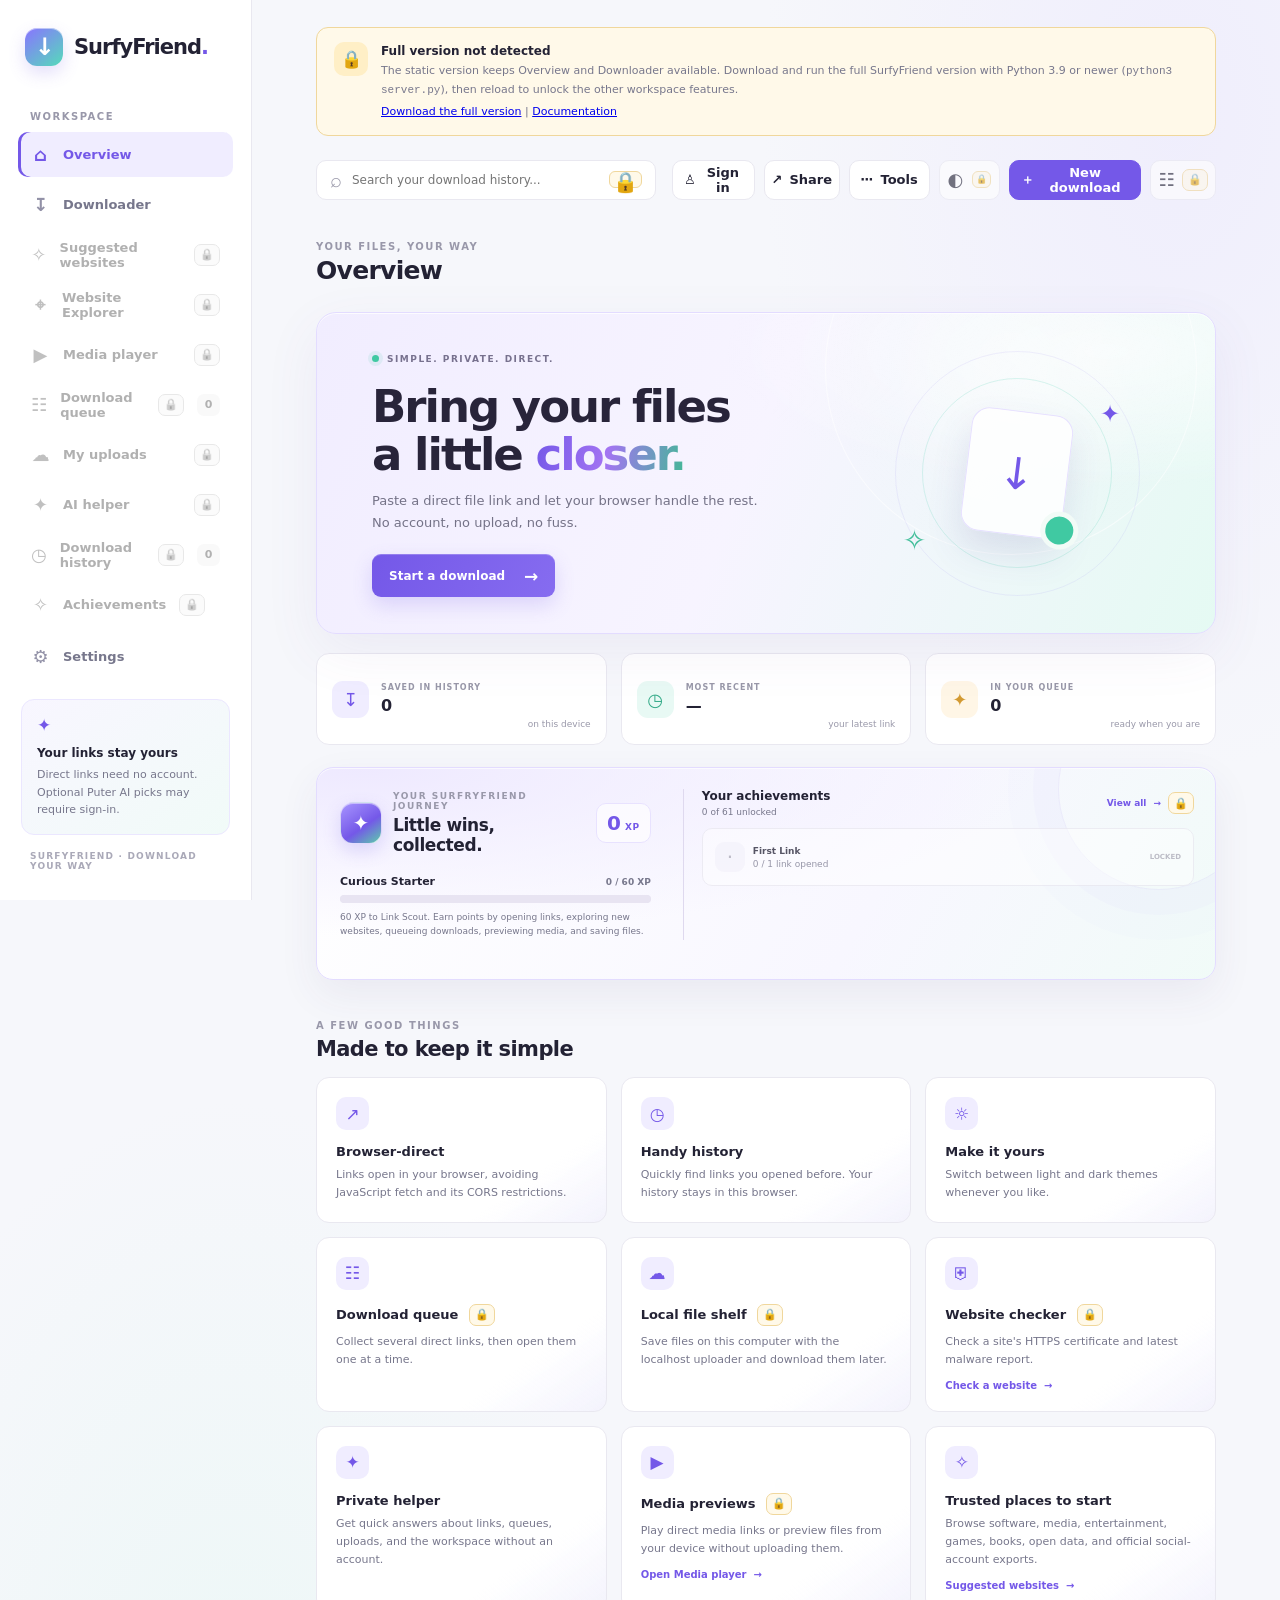
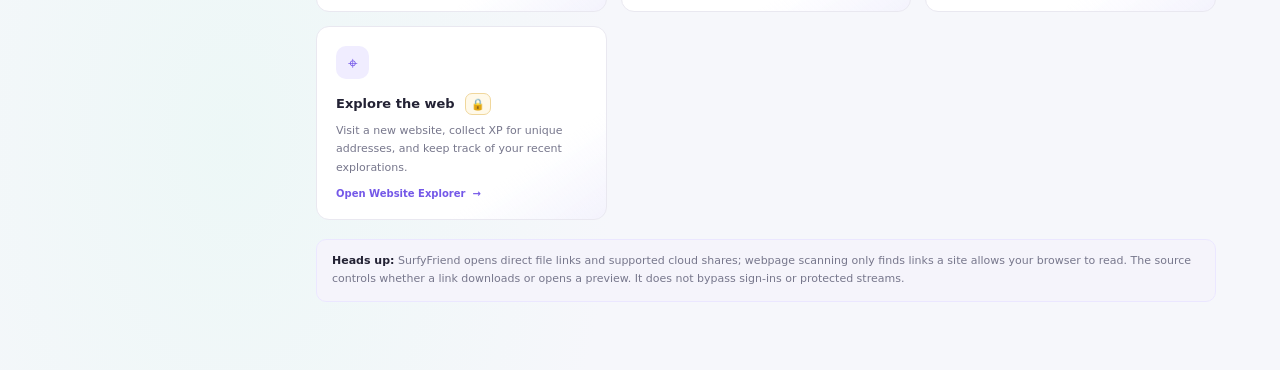
==== commit a1eaa902: "Add full-version download links Co-authored-by: Copilot <223556219+Copilot@users.noreply.github.com>" ====
--- a/surfyfriend/index.html
+++ b/surfyfriend/index.html
@@ -95,6 +95,11 @@
             (<code>python3 server.py</code>), then reload to unlock the other
             workspace features.
           </p>
+          <p>
+            <a href="https://github.com/GamerDAC/gamerdac.github.io/blob/main/surfyfriend/server.py" target="_blank" rel="noopener noreferrer">Download the full version</a>
+            <span aria-hidden="true">|</span>
+            <a href="https://github.com/GamerDAC/gamerdac.github.io/blob/main/surfyfriend/README.md" target="_blank" rel="noopener noreferrer">Documentation</a>
+          </p>
         </div>
       </aside>
       <div class="toolbar">
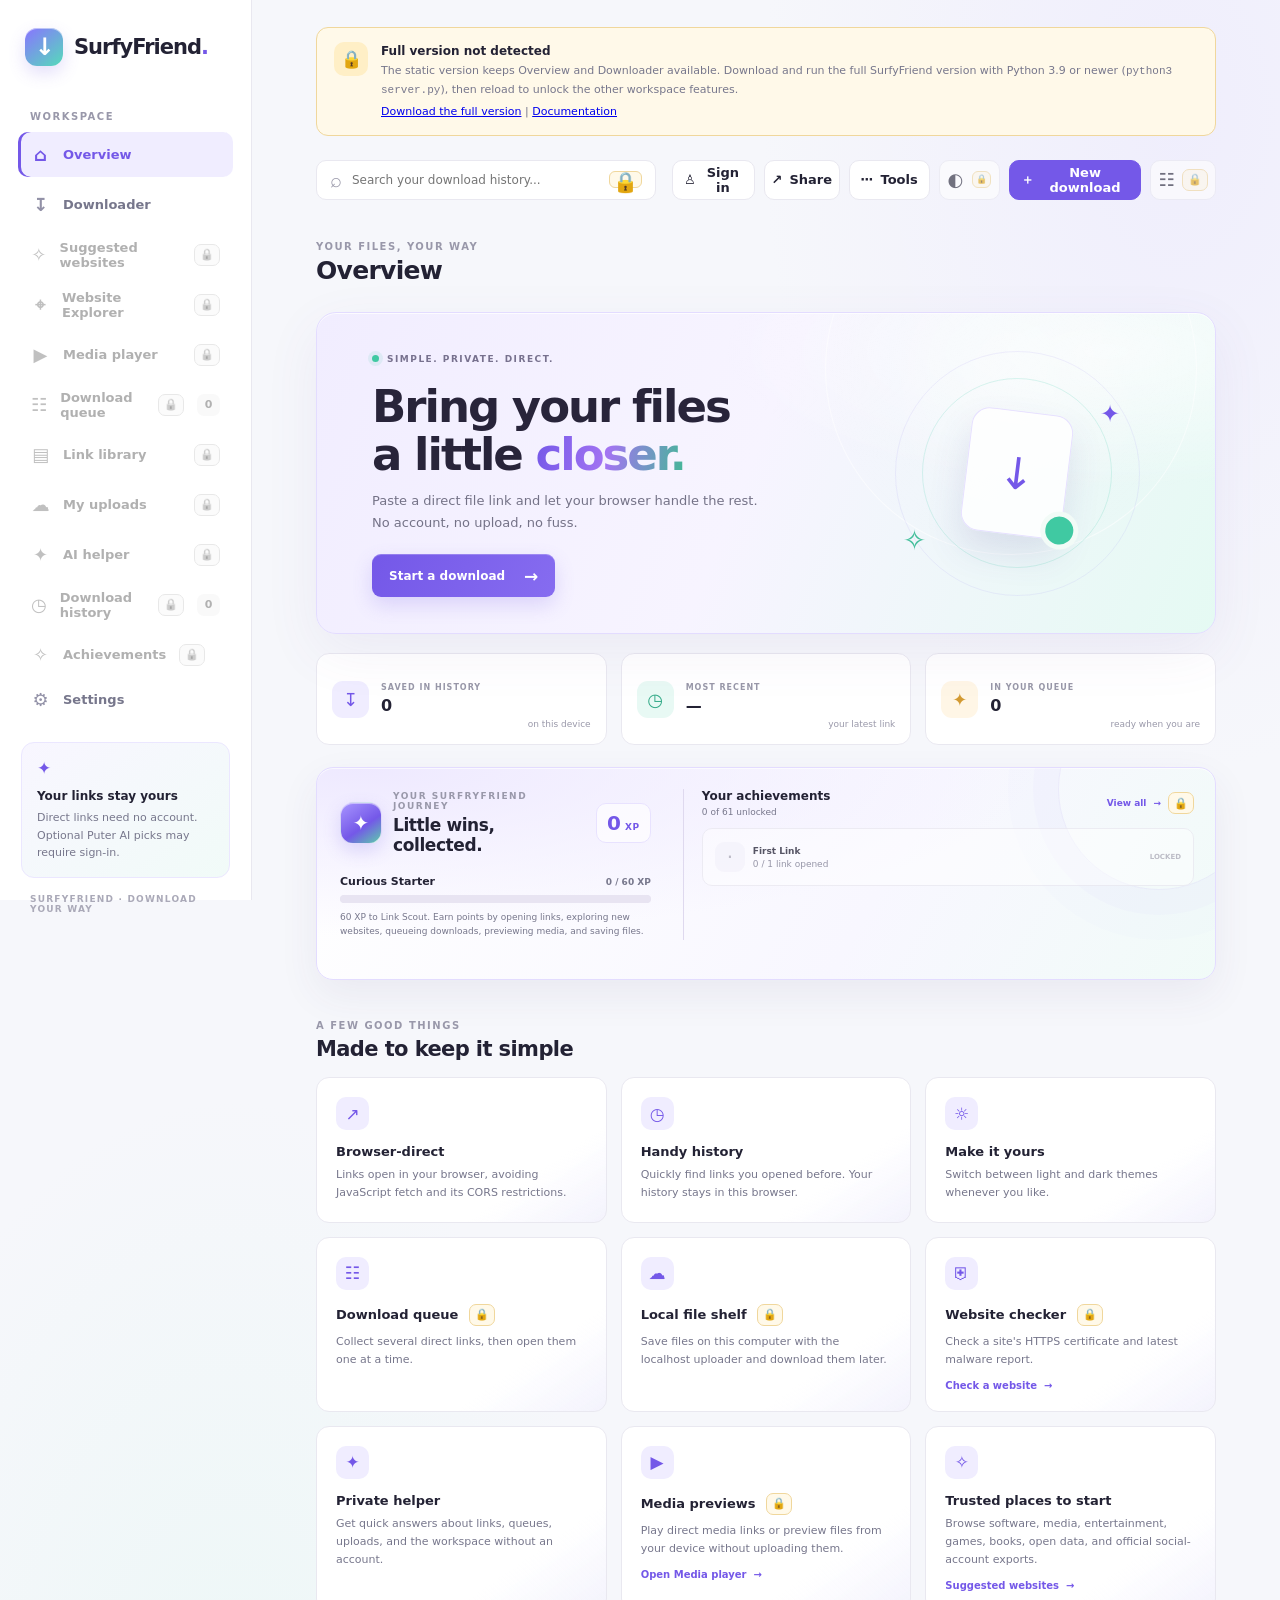
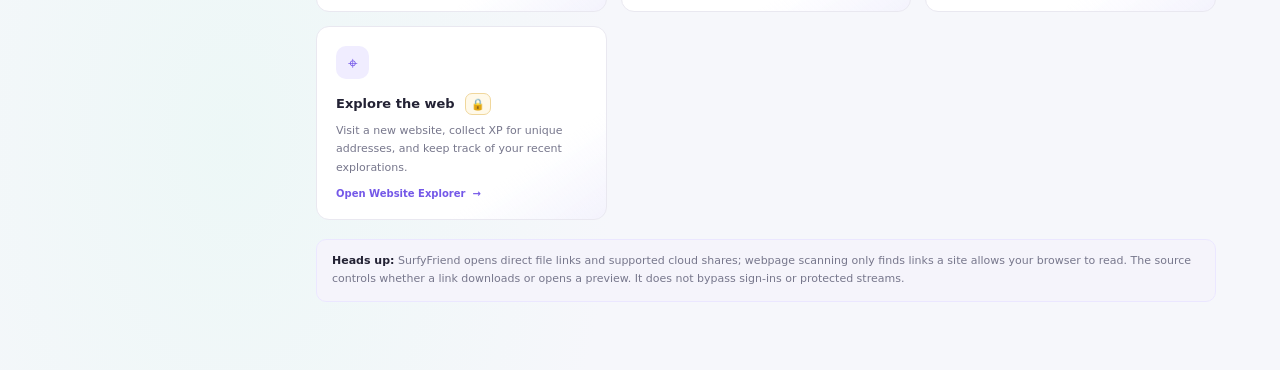
==== commit 586870b1: "Add media library and workspace features Expand the full version with link collections, queue and hi" ====
--- a/surfyfriend/index.html
+++ b/surfyfriend/index.html
@@ -46,6 +46,10 @@
           <span aria-hidden="true">☷</span> Download queue
           <span class="feature-lock" data-full-version-lock hidden aria-hidden="true" title="Requires the full version">🔒</span>
           <span class="nav-count" id="queueCount">0</span>
+        </a>
+        <a href="#library" class="nav-link" data-page="library" data-full-version-page>
+          <span aria-hidden="true">▤</span> Link library
+          <span class="feature-lock" data-full-version-lock hidden aria-hidden="true" title="Requires the full version">🔒</span>
         </a>
         <a href="#uploads" class="nav-link" data-page="uploads" data-full-version-page>
           <span aria-hidden="true">☁</span> My uploads
@@ -338,6 +342,43 @@
         </div>
 
         <section
+          class="activity-dashboard"
+          data-full-version-only
+          hidden
+          aria-labelledby="activityDashboardTitle"
+        >
+          <div class="section-heading">
+            <div>
+              <p class="eyebrow">YOUR WORKSPACE, AT A GLANCE</p>
+              <h2 id="activityDashboardTitle">Activity dashboard</h2>
+            </div>
+          </div>
+          <div class="activity-dashboard-grid">
+            <article class="activity-card">
+              <span>Opened in the last 7 days</span>
+              <strong id="activityWeekCount">0</strong>
+            </article>
+            <article class="activity-card">
+              <span>Saved collections</span>
+              <strong id="activityCollectionCount">0</strong>
+            </article>
+            <article class="activity-card">
+              <span>Download presets</span>
+              <strong id="activityPresetCount">0</strong>
+            </article>
+            <article class="activity-card">
+              <span>Media playlist</span>
+              <strong id="activityPlaylistCount">0</strong>
+            </article>
+          </div>
+          <div class="activity-recent">
+            <h3>Recently opened</h3>
+            <ul id="activityRecentList"></ul>
+            <p id="activityRecentEmpty">Newly opened links will appear here.</p>
+          </div>
+        </section>
+
+        <section
           class="progress-card"
           id="progress"
           aria-labelledby="progressTitle"
@@ -946,6 +987,9 @@
                 Load media <span aria-hidden="true">→</span>
               </button>
             </div>
+            <button type="button" class="secondary-button" id="addMediaUrlToPlaylist">
+              Add link to playlist
+            </button>
             <label for="mediaType">Media type</label>
             <select id="mediaType">
               <option value="auto">Detect from the link</option>
@@ -968,6 +1012,9 @@
                 accept="audio/*,video/*,image/*"
               />
             </label>
+            <button type="button" class="secondary-button" id="addMediaFileToPlaylist" disabled>
+              Add selected file to playlist
+            </button>
             <p class="info-note">
               Your browser plays the media directly from its source. The source
               may require access or may prevent playback. SurfyFriend does not bypass
@@ -1005,6 +1052,66 @@
             ></p>
           </section>
         </div>
+        <section class="media-playlist-card" aria-labelledby="mediaPlaylistTitle">
+          <div class="media-playlist-heading">
+            <div>
+              <h3 id="mediaPlaylistTitle">Media playlist</h3>
+              <p>Queue media links and files for a listening or viewing session.</p>
+            </div>
+            <div class="media-playlist-actions">
+              <button type="button" class="secondary-button" id="previousMediaPlaylistItem" disabled>Previous</button>
+              <button type="button" class="secondary-button" id="nextMediaPlaylistItem" disabled>Next</button>
+              <button type="button" class="primary-button" id="playMediaPlaylist" disabled>Play playlist</button>
+            </div>
+          </div>
+          <div id="mediaPlaylistList" class="media-playlist-list"></div>
+          <p id="mediaPlaylistEmpty" class="empty-state">
+            Your playlist is empty. Add a media link or choose a file from this device.
+          </p>
+          <p id="mediaPlaylistStatus" class="status" role="status" aria-live="polite"></p>
+        </section>
+        <section class="media-server-card" aria-labelledby="mediaServerTitle">
+          <div>
+            <h3 id="mediaServerTitle">Share selected media on your Wi-Fi</h3>
+            <p id="mediaServerStatus" class="info-note">
+              Start the local server with <code>python3 server.py --lan</code>
+              to enable media sharing. GitHub Pages cannot run this server.
+            </p>
+          </div>
+          <label class="media-share-consent">
+            <input type="checkbox" id="mediaShareConsent" />
+            I understand anyone on my local network with the link can stream
+            this file over unencrypted HTTP until I revoke it or stop the server.
+          </label>
+          <button type="button" class="primary-button" id="createMediaShare" disabled>
+            Upload selected file and create share
+          </button>
+          <p id="mediaServerShareStatus" class="status" role="status" aria-live="polite"></p>
+          <div id="mediaServerShareList" class="media-server-share-list"></div>
+        </section>
+        <section class="media-library-card" aria-labelledby="mediaLibraryTitle">
+          <div class="media-playlist-heading">
+            <div>
+              <h3 id="mediaLibraryTitle">Local media library</h3>
+              <p>Browse media saved in My uploads. Details and cover art stay on this computer.</p>
+            </div>
+            <button type="button" class="secondary-button" id="refreshMediaLibrary">Refresh library</button>
+          </div>
+          <div class="media-library-toolbar">
+            <label for="mediaLibrarySearch">Search library</label>
+            <input type="search" id="mediaLibrarySearch" placeholder="Title, file name, or tag" />
+            <label for="mediaLibrarySort">Sort by</label>
+            <select id="mediaLibrarySort">
+              <option value="recent">Recently added</option>
+              <option value="title">Title (A–Z)</option>
+              <option value="year">Year</option>
+              <option value="size">File size</option>
+            </select>
+          </div>
+          <div id="mediaLibraryList" class="media-library-list"></div>
+          <p id="mediaLibraryEmpty" class="empty-state">No audio or video files are saved in My uploads yet.</p>
+          <p id="mediaLibraryStatus" class="status" role="status" aria-live="polite"></p>
+        </section>
         <p class="notice">
           <strong>Tip:</strong> If a link opens a webpage instead of media, find
           the source site's direct file link or use its official player. Browser
@@ -1045,7 +1152,38 @@
                 </button>
               </div>
             </div>
+            <div class="queue-toolbar">
+              <label>
+                Find in queue
+                <input type="search" id="queueFilter" placeholder="Search name or URL" />
+              </label>
+              <label>
+                Provider
+                <select id="queueProviderFilter">
+                  <option value="all">All providers</option>
+                  <option value="direct">Direct links</option>
+                  <option value="Google Drive">Google Drive</option>
+                  <option value="Dropbox">Dropbox</option>
+                  <option value="OneDrive">OneDrive</option>
+                </select>
+              </label>
+              <label>
+                Sort by
+                <select id="queueSort">
+                  <option value="added-oldest">Date added (oldest)</option>
+                  <option value="added-newest">Date added (newest)</option>
+                  <option value="name">Name (A–Z)</option>
+                  <option value="provider">Provider</option>
+                </select>
+              </label>
+            </div>
+            <div class="queue-batch-actions">
+              <label><input type="checkbox" id="selectAllQueue" /> Select visible</label>
+              <button type="button" class="secondary-button" id="moveSelectedQueue" disabled>Move selected to top</button>
+              <button type="button" class="secondary-button danger-button" id="removeSelectedQueue" disabled>Remove selected</button>
+            </div>
             <div class="queue-list" id="queueList"></div>
+            <p id="queueNoResults" class="empty-state" hidden>No queue links match these filters.</p>
             <div class="queue-empty" id="queueEmpty">
               <span aria-hidden="true">☷</span>
               <strong>Your queue is clear</strong>
@@ -1090,7 +1228,60 @@
               Opening is always manual and one link at a time. Cloud shares may
               open their provider page and still follow its access rules.
             </p>
+            <div class="queue-transfer-controls">
+              <label for="queueImportFile">Import links (.txt or .json)</label>
+              <input type="file" id="queueImportFile" accept=".txt,.json,text/plain,application/json" />
+              <label for="queueExportFormat">Export format</label>
+              <select id="queueExportFormat">
+                <option value="txt">Text (.txt)</option>
+                <option value="json">JSON (.json)</option>
+              </select>
+              <button type="button" class="secondary-button" id="exportQueueLinks" disabled>Export queue</button>
+            </div>
           </form>
+        </div>
+      </section>
+
+      <section class="page-section" id="library" data-section="library" hidden>
+        <div class="section-intro">
+          <p class="eyebrow">KEEP YOUR FAVORITES CLOSE</p>
+          <h2>Your link library</h2>
+          <p>
+            Collections keep related links together. Presets save a reusable batch
+            for adding to the queue again. This library stays in this browser.
+          </p>
+        </div>
+        <div class="library-layout">
+          <form class="library-form-card" id="collectionForm">
+            <h3>Create a link collection</h3>
+            <label for="collectionName">Collection name</label>
+            <input id="collectionName" maxlength="60" required placeholder="e.g. Reference files" />
+            <label for="collectionUrls">HTTP or HTTPS links, one per line</label>
+            <textarea id="collectionUrls" rows="5" required placeholder="https://example.com/guide.pdf"></textarea>
+            <button type="submit" class="primary-button">Save collection</button>
+            <p id="collectionStatus" class="status" role="status" aria-live="polite"></p>
+          </form>
+          <form class="library-form-card" id="presetForm">
+            <h3>Save a download preset</h3>
+            <label for="presetName">Preset name</label>
+            <input id="presetName" maxlength="60" required placeholder="e.g. Weekly reports" />
+            <label for="presetUrls">Reusable download links, one per line</label>
+            <textarea id="presetUrls" rows="5" required placeholder="https://example.com/report.csv"></textarea>
+            <button type="submit" class="primary-button">Save preset</button>
+            <p id="presetStatus" class="status" role="status" aria-live="polite"></p>
+          </form>
+        </div>
+        <div class="library-lists">
+          <section class="library-list-card" aria-labelledby="collectionsHeading">
+            <h3 id="collectionsHeading">Saved collections</h3>
+            <div id="collectionList" class="library-list"></div>
+            <p id="collectionEmpty" class="empty-state">No collections saved yet.</p>
+          </section>
+          <section class="library-list-card" aria-labelledby="presetsHeading">
+            <h3 id="presetsHeading">Download presets</h3>
+            <div id="presetList" class="library-list"></div>
+            <p id="presetEmpty" class="empty-state">No presets saved yet.</p>
+          </section>
         </div>
       </section>
 
@@ -1311,9 +1502,15 @@
               Links you opened from this browser are kept here for convenience.
             </p>
           </div>
-          <button type="button" class="secondary-button" id="clearHistory">
-            Clear history
-          </button>
+          <div class="history-actions">
+            <label for="historyExportFormat">Export format</label>
+            <select id="historyExportFormat">
+              <option value="csv">CSV</option>
+              <option value="json">JSON</option>
+            </select>
+            <button type="button" class="secondary-button" id="exportHistory">Export history</button>
+            <button type="button" class="secondary-button" id="clearHistory">Clear history</button>
+          </div>
         </div>
         <div id="historyList" class="history-list"></div>
         <p id="historyEmpty" class="empty-state" hidden>
--- a/surfyfriend/style.css
+++ b/surfyfriend/style.css
@@ -1846,6 +1846,536 @@
   *::after {
     scroll-behavior: auto !important;
     transition-duration: 0.01ms !important;
+  }
+}
+
+.activity-dashboard,
+.media-playlist-card,
+.media-server-card,
+.media-library-card,
+.library-form-card,
+.library-list-card {
+  margin-top: 18px;
+  padding: 19px;
+  border: 1px solid var(--border);
+  border-radius: 14px;
+  background: var(--surface);
+  box-shadow: var(--shadow);
+}
+
+.activity-dashboard > .section-heading {
+  margin: 0 0 14px;
+}
+
+.activity-dashboard-grid {
+  display: grid;
+  grid-template-columns: repeat(4, minmax(0, 1fr));
+  gap: 9px;
+}
+
+.activity-card {
+  display: grid;
+  gap: 7px;
+  padding: 14px;
+  border: 1px solid var(--border);
+  border-radius: 10px;
+  background: var(--surface-muted);
+}
+
+.activity-card span,
+.activity-recent li span,
+.media-playlist-heading p,
+.media-playlist-item span,
+.media-library-filename,
+.media-library-year {
+  color: var(--muted);
+  font-size: 10px;
+}
+
+.activity-card strong {
+  font-size: 22px;
+}
+
+.activity-recent {
+  margin-top: 15px;
+  padding-top: 13px;
+  border-top: 1px solid var(--border);
+}
+
+.activity-recent h3,
+.media-playlist-heading h3,
+.media-server-card h3,
+.media-library-card h3,
+.library-list-card h3,
+.library-form-card h3 {
+  margin: 0 0 7px;
+  font-size: 13px;
+}
+
+.activity-recent ul,
+.saved-group-card ul {
+  display: grid;
+  gap: 6px;
+  margin: 0;
+  padding: 0;
+  list-style: none;
+}
+
+.activity-recent li {
+  display: flex;
+  justify-content: space-between;
+  gap: 12px;
+  padding: 7px 0;
+  border-bottom: 1px solid var(--border);
+}
+
+.activity-recent li strong {
+  overflow: hidden;
+  font-size: 10px;
+  text-overflow: ellipsis;
+  white-space: nowrap;
+}
+
+.activity-recent > p,
+.media-playlist-heading p,
+.media-server-card .info-note,
+.media-library-card .media-playlist-heading p {
+  color: var(--muted);
+  font-size: 10px;
+  line-height: 1.6;
+}
+
+.queue-toolbar,
+.queue-batch-actions,
+.queue-transfer-controls,
+.history-actions,
+.media-playlist-heading,
+.media-server-share,
+.saved-group-heading,
+.saved-group-actions,
+.media-playlist-item,
+.media-playlist-item-actions,
+.media-library-actions {
+  display: flex;
+  align-items: center;
+  gap: 8px;
+}
+
+.queue-toolbar {
+  display: grid;
+  grid-template-columns: repeat(3, minmax(0, 1fr));
+  gap: 9px;
+  padding: 14px 0 10px;
+}
+
+.queue-toolbar label,
+.history-actions label,
+.queue-transfer-controls label,
+.media-library-toolbar label {
+  display: grid;
+  gap: 5px;
+  color: var(--muted);
+  font-size: 9px;
+}
+
+.queue-toolbar input,
+.queue-toolbar select,
+.queue-transfer-controls select,
+.history-actions select,
+.media-library-toolbar input,
+.media-library-toolbar select,
+.library-form-card input,
+.library-form-card textarea,
+.history-annotations input,
+.history-annotations textarea,
+.media-library-fields input,
+.media-library-fields textarea {
+  width: 100%;
+  min-width: 0;
+  min-height: 35px;
+  padding: 8px 10px;
+  border: 1px solid var(--border);
+  border-radius: 8px;
+  background: var(--surface);
+  color: var(--text);
+  font: inherit;
+  font-size: 10px;
+}
+
+.queue-batch-actions {
+  flex-wrap: wrap;
+  padding: 4px 0 8px;
+}
+
+.queue-batch-actions > label {
+  display: flex;
+  align-items: center;
+  gap: 6px;
+  margin-right: auto;
+  color: var(--muted);
+  font-size: 10px;
+}
+
+.queue-item > input[type="checkbox"],
+.media-share-consent input,
+.library-list-card input[type="checkbox"] {
+  flex: 0 0 auto;
+  accent-color: var(--accent);
+}
+
+.queue-history-match {
+  width: fit-content;
+  padding: 3px 7px;
+  border-radius: 999px;
+  background: var(--accent-soft);
+  color: var(--accent);
+  font-size: 9px;
+}
+
+.queue-transfer-controls {
+  flex-wrap: wrap;
+  margin-top: 14px;
+  padding-top: 12px;
+  border-top: 1px solid var(--border);
+}
+
+.queue-transfer-controls input[type="file"] {
+  width: 100%;
+  color: var(--muted);
+  font-size: 10px;
+}
+
+.history-heading {
+  flex-wrap: wrap;
+  gap: 12px;
+}
+
+.history-actions {
+  flex-wrap: wrap;
+  justify-content: flex-end;
+}
+
+.history-annotations {
+  display: grid;
+  grid-template-columns: minmax(120px, 0.8fr) minmax(180px, 1.5fr) auto;
+  align-items: end;
+  gap: 8px;
+  margin-top: 9px;
+}
+
+.history-annotations label,
+.library-form-card label,
+.media-library-fields > label {
+  display: grid;
+  gap: 5px;
+  color: var(--muted);
+  font-size: 9px;
+}
+
+.history-annotations textarea,
+.library-form-card textarea,
+.media-library-fields textarea {
+  resize: vertical;
+}
+
+.library-layout,
+.library-lists {
+  display: grid;
+  grid-template-columns: repeat(2, minmax(0, 1fr));
+  align-items: start;
+  gap: 14px;
+}
+
+.library-form-card,
+.library-list-card {
+  display: grid;
+  gap: 9px;
+  margin-top: 0;
+}
+
+.library-form-card .primary-button {
+  justify-self: start;
+}
+
+.library-lists {
+  margin-top: 15px;
+}
+
+.library-list-card > .empty-state {
+  padding: 23px 12px;
+}
+
+.saved-group-card {
+  display: grid;
+  gap: 10px;
+  padding: 13px;
+  border: 1px solid var(--border);
+  border-radius: 10px;
+  background: var(--surface-muted);
+}
+
+.saved-group-heading {
+  justify-content: space-between;
+}
+
+.saved-group-heading h4 {
+  margin: 0;
+  font-size: 11px;
+}
+
+.saved-group-heading > span {
+  color: var(--muted);
+  font-size: 9px;
+}
+
+.saved-group-card li {
+  overflow: hidden;
+  font-size: 10px;
+  text-overflow: ellipsis;
+  white-space: nowrap;
+}
+
+.saved-group-card li a {
+  color: var(--accent);
+}
+
+.saved-group-actions {
+  flex-wrap: wrap;
+}
+
+.media-playlist-heading {
+  justify-content: space-between;
+  flex-wrap: wrap;
+}
+
+.media-playlist-heading p {
+  margin: 0;
+}
+
+.media-playlist-actions {
+  display: flex;
+  flex-wrap: wrap;
+  gap: 6px;
+}
+
+.media-playlist-list,
+.media-server-share-list,
+.media-library-list {
+  display: grid;
+  gap: 8px;
+  margin-top: 12px;
+}
+
+.media-playlist-item,
+.media-server-share {
+  justify-content: space-between;
+  flex-wrap: wrap;
+  padding: 11px;
+  border: 1px solid var(--border);
+  border-radius: 9px;
+  background: var(--surface-muted);
+}
+
+.media-playlist-item > div:first-child {
+  display: grid;
+  min-width: 0;
+  gap: 4px;
+}
+
+.media-playlist-item strong {
+  overflow: hidden;
+  font-size: 10px;
+  text-overflow: ellipsis;
+  white-space: nowrap;
+}
+
+.media-playlist-item span {
+  overflow: hidden;
+  max-width: 58ch;
+  text-overflow: ellipsis;
+  white-space: nowrap;
+}
+
+.media-playlist-item-actions {
+  flex-wrap: wrap;
+}
+
+.media-playlist-card > .empty-state {
+  padding: 22px 12px;
+}
+
+.media-server-card {
+  display: grid;
+  gap: 12px;
+  border-color: var(--border);
+  background: var(--surface-muted);
+}
+
+.media-server-card .info-note {
+  margin: 0;
+  padding: 0;
+  border: 0;
+}
+
+.media-server-card code {
+  color: var(--text);
+}
+
+.media-share-consent {
+  display: flex;
+  align-items: flex-start;
+  gap: 8px;
+  color: var(--text);
+  font-size: 10px;
+  line-height: 1.6;
+}
+
+.media-server-card > .primary-button {
+  justify-self: start;
+}
+
+.media-server-share a {
+  min-width: 0;
+  overflow-wrap: anywhere;
+  color: var(--accent);
+  font-size: 10px;
+}
+
+.media-library-toolbar {
+  display: grid;
+  grid-template-columns: auto minmax(160px, 1fr) auto minmax(150px, 0.5fr);
+  align-items: end;
+  gap: 8px;
+  margin-top: 12px;
+}
+
+.media-library-item {
+  display: grid;
+  grid-template-columns: 86px minmax(0, 1fr);
+  gap: 13px;
+  padding: 13px;
+  border: 1px solid var(--border);
+  border-radius: 11px;
+  background: var(--surface-muted);
+}
+
+.media-library-artwork {
+  grid-row: span 2;
+  width: 86px;
+  height: 116px;
+  object-fit: cover;
+  border-radius: 8px;
+  background: var(--surface);
+}
+
+.media-library-details {
+  display: flex;
+  flex-wrap: wrap;
+  align-items: baseline;
+  gap: 8px;
+  min-width: 0;
+}
+
+.media-library-filename {
+  overflow-wrap: anywhere;
+}
+
+.media-library-year {
+  font-weight: 700;
+}
+
+.media-library-fields {
+  display: grid;
+  grid-template-columns: minmax(0, 1fr) 120px;
+  align-items: end;
+  gap: 8px;
+}
+
+.media-library-fields > label:nth-child(3),
+.media-library-fields > label:nth-child(4),
+.media-library-fields > label:nth-child(5),
+.media-library-fields > label:nth-child(6),
+.media-library-actions {
+  grid-column: 1 / -1;
+}
+
+.media-library-fields input[type="file"] {
+  padding: 6px;
+}
+
+.media-library-fields > label:has(input[type="checkbox"]) {
+  display: flex;
+  align-items: center;
+  justify-self: start;
+}
+
+.media-library-actions {
+  flex-wrap: wrap;
+}
+
+.media-library-item > .status {
+  grid-column: 2;
+}
+
+@media (max-width: 760px) {
+  .activity-dashboard-grid {
+    grid-template-columns: repeat(2, minmax(0, 1fr));
+  }
+
+  .queue-toolbar,
+  .library-layout,
+  .library-lists {
+    grid-template-columns: 1fr;
+  }
+
+  .history-annotations {
+    grid-template-columns: 1fr;
+  }
+
+  .history-actions {
+    justify-content: flex-start;
+  }
+
+  .media-library-toolbar {
+    grid-template-columns: 1fr 1fr;
+  }
+}
+
+@media (max-width: 520px) {
+  .activity-dashboard,
+  .media-playlist-card,
+  .media-server-card,
+  .media-library-card,
+  .library-form-card,
+  .library-list-card {
+    padding: 14px;
+  }
+
+  .queue-batch-actions {
+    align-items: stretch;
+  }
+
+  .queue-batch-actions > label {
+    width: 100%;
+  }
+
+  .media-library-item {
+    grid-template-columns: 58px minmax(0, 1fr);
+    gap: 9px;
+  }
+
+  .media-library-artwork {
+    width: 58px;
+    height: 80px;
+  }
+
+  .media-library-fields {
+    grid-template-columns: minmax(0, 1fr) 90px;
+  }
+
+  .media-playlist-item-actions .secondary-button {
+    min-height: 32px;
+    padding: 0 8px;
   }
 }
 
